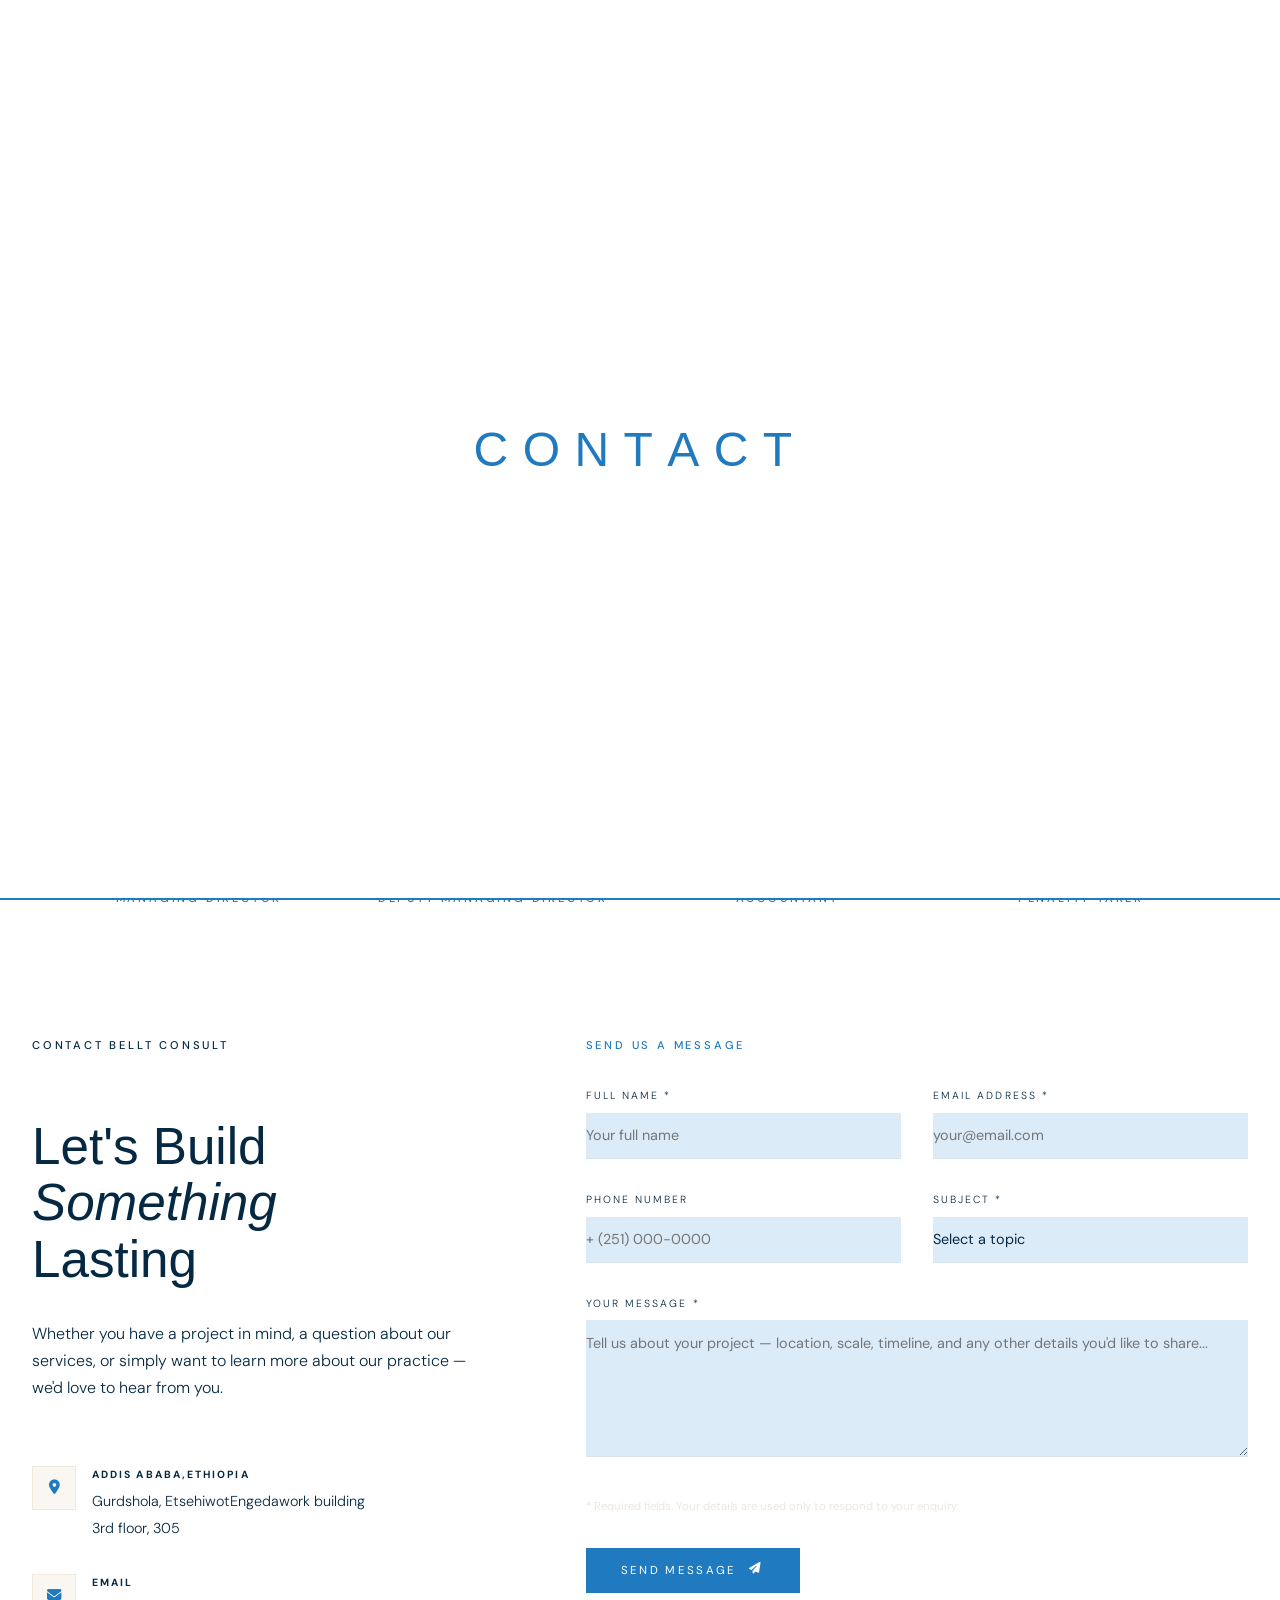
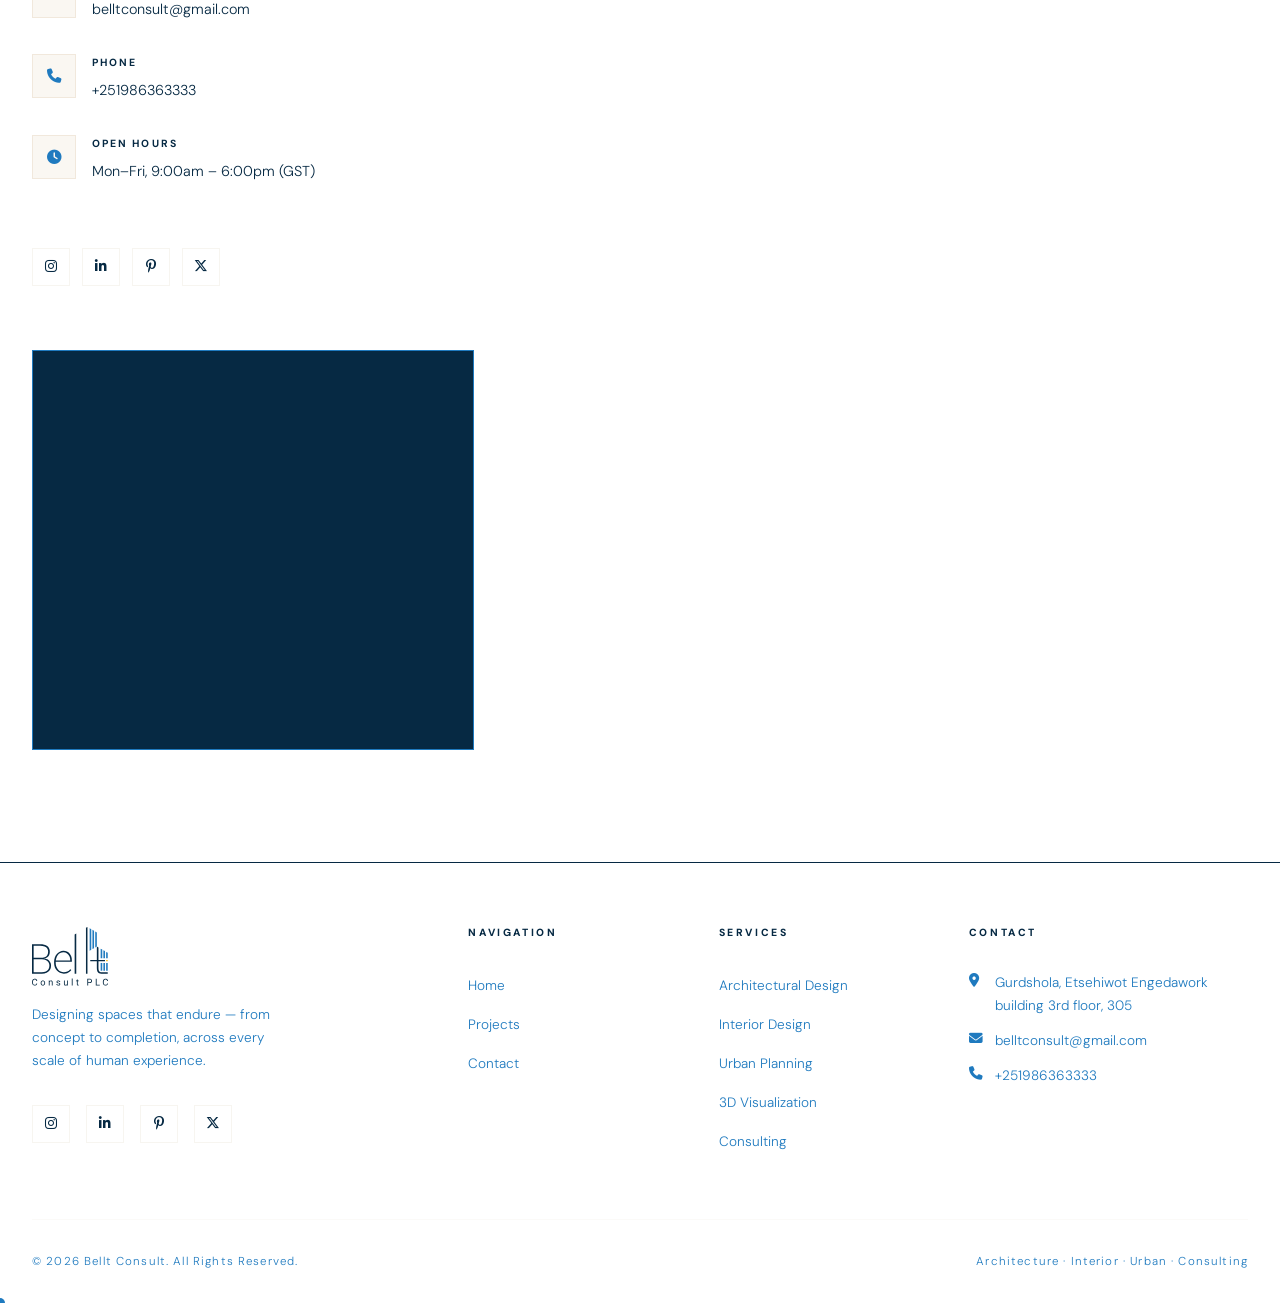
==== contact.html @ 6435099c "js edit" ====
<!DOCTYPE html>
<html lang="en">

<head>
  <meta charset="UTF-8">
  <meta name="viewport" content="width=device-width, initial-scale=1.0">
  <title>Bellt Consult — Architecture Consulting, Engineering, Business & Strategy Consulting in Ethiopia</title>
  <meta name="description"
    content="Bellt Consult is a premier architecture consulting firm crafting visionary spaces across residential, commercial, interior, and urban scales located in Addis Ababa, Ethiopia.">
  <link rel="stylesheet" href="css/style.css">
  <link rel="preconnect" href="https://fonts.googleapis.com">
  <link rel="preconnect" href="https://fonts.gstatic.com" crossorigin>
  <link
    href="https://fonts.googleapis.com/css2?family=Cormorant+Garamond:ital,wght@0,300;0,400;0,500;1,300;1,400&family=DM+Sans:wght@300;400;500&display=swap"
    rel="stylesheet">
  <link rel="stylesheet" href="https://cdnjs.cloudflare.com/ajax/libs/font-awesome/6.5.0/css/all.min.css">
</head>

<body>

  <!-- Page Transition Overlay -->
  <div id="page-overlay"></div>

  <!-- Loading Screen -->
  <div id="loading-screen">
    <div class="loader-text">CONTACT</div>
    <div class="loader-bar"></div>
  </div>

  !-- Navbar -->
  <nav id="navbar">
    <div class="nav-inner">
      <a href="index.html" class="nav-logo">
        <img src="images/bellt-logo.svg">
        <!-- <small>Architecture &amp; Consulting</small> -->
      </a>
      <ul class="nav-links">
        <li><a href="index.html">Home</a></li>
        <li><a href="projects.html">Projects</a></li>
        <li><a href="contact.html">Contact</a></li>
      </ul>
      <button class="nav-toggle" aria-label="Menu">
        <span></span><span></span><span></span>
      </button>
    </div>
  </nav>

  <!-- Mobile Nav -->
  <div class="nav-mobile">
    <a href="index.html">Home</a>
    <a href="projects.html">Projects</a>
    <a href="contact.html">Contact</a>
  </div>


  <!-- Mobile Nav -->
  <div class="nav-mobile">
    <a href="index.html">Home</a>
    <a href="projects.html">Projects</a>
    <a href="contact.html">Contact</a>
  </div>

  <!-- Page Hero -->
  <header class="page-hero">
    <div class="page-hero-bg"
      style="background-image: url('https://images.unsplash.com/photo-1487958449943-2429e8be8625?w=1600&q=80')"></div>
    <div class="container">
      <div class="page-hero-content">
        <p class="eyebrow">Get in Touch</p>
        <h1>Start a Conversation</h1>
        <p>Every great project begins with a single enquiry.</p>
      </div>
    </div>
  </header>

  <!-- Contact Section -->
  <section class="contact-section">
    <div class="container">

      <div class="container2" id="">
        <h2 class="section-title">Our Leadership</h2>
        <div class="title-bar"></div>
        <p style="font-size:15px;color:#202020;line-height:1.85;margin-bottom:40px;max-width:700px">Our experienced
          leadership team guides Bellt Consult in fulfilling its mission of providing the best output..</p>
        <div class="leader-grid">
          <div class="leader-card">
            <!-- <div class="leader-avatar ph-navy">KG</div> -->
            <img src="css/images/beni.jpg" alt="" class="leader-img">
            <h4>Binyam Gebreegziabher</h4>
            <p>Managing Director</p>
          </div>
          <div class="leader-card">
            <!-- <div class="leader-avatar ph-navy">KG</div> -->
            <img src="css/images/wale.jpg" alt="" class="leader-img">
            <h4>Walelign Dejen</h4>
            <p>Deputy Managing Director </p>
          </div>
          <div class="leader-card">
            <!-- <div class="leader-avatar ph-navy">KG</div> -->
            <img src="css/images/beti.jpg" alt="" class="leader-img">
            <h4>Bethelihem Tsegay</h4>
            <p>Accountant</p>
          </div>
          <div class="leader-card">
            <!-- <div class="leader-avatar ph-navy">KG</div> -->
            <img src="css/images/gabi.png" alt="" class="leader-img">
            <h4>Gabriel Magalhães</h4>
            <p>Penality Taker</p>
          </div>

        </div>
      </div>


      <div class="contact-grid">

        <!-- Left: Info -->
        <div class="contact-info">
          <p class="eyebrow reveal">Contact Bellt Consult</p>
          <h2 class="reveal">Let's Build<br><em>Something</em><br>Lasting</h2>
          <p class="reveal">Whether you have a project in mind, a question about our services, or simply want to learn
            more about our practice — we'd love to hear from you.</p>

          <div class="contact-detail stagger">
            <!--           <div class="contact-item">
            <div class="contact-icon"><i class="fa-solid fa-location-dot"></i></div>
            <div class="contact-text">
              <strong>Dubai Studio</strong>
              <span>One Design Quarter, Sheikh Zayed Rd,<br>Dubai, UAE</span>
            </div>
          </div> -->
            <div class="contact-item">
              <div class="contact-icon"><i class="fa-solid fa-location-dot"></i></div>
              <div class="contact-text">
                <strong>Addis Ababa,Ethiopia</strong>
                <span>Gurdshola, EtsehiwotEngedawork building<br>3rd floor, 305</span>
              </div>
            </div>
            <div class="contact-item">
              <div class="contact-icon"><i class="fa-solid fa-envelope"></i></div>
              <div class="contact-text">
                <strong>Email</strong>
                <span><a href="info@Bellt Consult.com" style="color:var(--clr-cream)">belltconsult@gmail.com</a></span>
              </div>
            </div>
            <div class="contact-item">
              <div class="contact-icon"><i class="fa-solid fa-phone"></i></div>
              <div class="contact-text">
                <strong>Phone</strong>
                <span><a href="tel:+97140000000" style="color:var(--clr-cream)">+251986363333</a></span>
              </div>
            </div>
            <div class="contact-item">
              <div class="contact-icon"><i class="fa-solid fa-clock"></i></div>
              <div class="contact-text">
                <strong>Open Hours</strong>
                <span>Mon–Fri, 9:00am – 6:00pm (GST)</span>
              </div>
            </div>
          </div>

          <div class="contact-socials">
            <a href="#" class="footer-social-link" aria-label="Instagram"><i class="fa-brands fa-instagram"></i></a>
            <a href="#" class="footer-social-link" aria-label="LinkedIn"><i class="fa-brands fa-linkedin-in"></i></a>
            <a href="#" class="footer-social-link" aria-label="Pinterest"><i class="fa-brands fa-pinterest-p"></i></a>
            <a href="#" class="footer-social-link" aria-label="X"><i class="fa-brands fa-x-twitter"></i></a>
          </div>

          <!-- Map Embed -->
          <div class="map-embed reveal">
            <iframe
              src="https://www.google.com/maps/embed?pb=!1m13!1m8!1m3!1d1715.7336083857056!2d38.8250777!3d9.0158451!3m2!1i1024!2i768!4f13.1!3m2!1m1!2zOcKwMDAnNTcuNCJOIDM4wrA0OScyOC41IkU!5e1!3m2!1sen!2set!4v1780472162844!5m2!1sen!2set"
              allowfullscreen="" loading="lazy" title="Bellt Consult Addis Ababa Office"></iframe>
            <div class="map-overlay"></div>
          </div>
        </div>

        <!-- Right: Form -->
        <div class="reveal-right">
          <p class="eyebrow" style="margin-bottom: var(--gap-md)">Send Us a Message</p>

          <!-- Success Message -->
          <div class="form-success" id="form-success">
            <i class="fa-solid fa-circle-check"></i>
            <h3>Message Received</h3>
            <p>Thank you for reaching out. A member of the Bellt Consult team will be in touch</p>
          </div>

          <!-- Contact Form -->
          <form id="contact-form" class="contact-form" novalidate>
            <div class="form-row">
              <div class="form-group" id="field-name">
                <label for="name">Full Name *</label>
                <input type="text" id="name" name="name" placeholder="Your full name" autocomplete="name">
                <div class="form-line"></div>
                <span class="field-error">Please enter your name</span>
              </div>
              <div class="form-group" id="field-email">
                <label for="email">Email Address *</label>
                <input type="email" id="email" name="email" placeholder="your@email.com" autocomplete="email">
                <div class="form-line"></div>
                <span class="field-error">Please enter a valid email</span>
              </div>
            </div>

            <div class="form-row">
              <div class="form-group">
                <label for="phone">Phone Number</label>
                <input type="tel" id="phone" name="phone" placeholder="+ (251) 000-0000" autocomplete="tel">
                <div class="form-line"></div>
              </div>
              <div class="form-group" id="field-subject">
                <label for="subject">Subject *</label>
                <select id="subject" name="subject">
                  <option value="" disabled selected>Select a topic</option>
                  <option value="New Project">New Project Enquiry</option>
                  <option value="Consultation">Schedule a Consultation</option>
                  <option value="Press">Press &amp; Media</option>
                  <option value="Careers">Careers</option>
                  <option value="Other">Other</option>
                </select>
                <div class="form-line"></div>
                <span class="field-error">Please select a subject</span>
              </div>
            </div>

            <div class="form-group" id="field-message">
              <label for="message">Your Message *</label>
              <textarea id="message" name="message" rows="6"
                placeholder="Tell us about your project — location, scale, timeline, and any other details you'd like to share..."></textarea>
              <div class="form-line"></div>
              <span class="field-error">Please enter a message</span>
            </div>

            <div style="margin-top: var(--gap-xs);">
              <p style="font-size:0.72rem; color: rgba(200,184,154,0.4); margin-bottom: var(--gap-md);">
                * Required fields. Your details are used only to respond to your enquiry.
              </p>
              <button type="submit" class="btn btn-primary">
                Send Message
                <i class="fa-solid fa-paper-plane btn-icon" style="transform:none"></i>
              </button>
            </div>
          </form>
        </div>

      </div>
    </div>


  </section>



  <!-- ── FOOTER ─────────────────────────────────────────────── -->
  <footer id="footer">
    <div class="container">
      <div class="footer-grid">
        <div class="footer-brand">
          <a href="index.html" class="nav-logo">
            <img src="images/bellt-logo.svg">
            <!-- <small>Architecture &amp; Consulting</small> -->
          </a>
          <p class="footer-tagline">Designing spaces that endure — from concept to completion, across every scale of
            human experience.</p>
          <div class="footer-socials">
            <a href="#" class="footer-social-link" aria-label="Instagram"><i class="fa-brands fa-instagram"></i></a>
            <a href="#" class="footer-social-link" aria-label="LinkedIn"><i class="fa-brands fa-linkedin-in"></i></a>
            <a href="#" class="footer-social-link" aria-label="Pinterest"><i class="fa-brands fa-pinterest-p"></i></a>
            <a href="#" class="footer-social-link" aria-label="Twitter/X"><i class="fa-brands fa-x-twitter"></i></a>
          </div>
        </div>
        <div class="footer-col">
          <h4>Navigation</h4>
          <ul>
            <li><a href="index.html">Home</a></li>
            <li><a href="projects.html">Projects</a></li>
            <li><a href="contact.html">Contact</a></li>
          </ul>
        </div>
        <div class="footer-col">
          <h4>Services</h4>
          <ul>
            <li><a href="contact.html">Architectural Design</a></li>
            <li><a href="contact.html">Interior Design</a></li>
            <li><a href="contact.html">Urban Planning</a></li>
            <li><a href="contact.html">3D Visualization</a></li>
            <li><a href="contact.html">Consulting</a></li>
          </ul>
        </div>
        <div class="footer-col">
          <h4>Contact</h4>
          <div class="footer-contact-item">
            <i class="fa-solid fa-location-dot"></i>
            <span>Gurdshola, Etsehiwot Engedawork building 3rd floor, 305</span>
          </div>
          <div class="footer-contact-item">
            <i class="fa-solid fa-envelope"></i>
            <span>belltconsult@gmail.com</span>
          </div>
          <div class="footer-contact-item">
            <i class="fa-solid fa-phone"></i>
            <span>+251986363333</span>
          </div>
        </div>
      </div>
      <div class="footer-bottom">
        <span>&copy; 2026 Bellt Consult. All Rights Reserved.</span>
        <span>Architecture · Interior · Urban · Consulting</span>
      </div>
    </div>
  </footer>

  <script src="js/app.js?v=2"></script>
</body>

</html>
---- css/style.css ----
/* ============================================================
   FORMA STUDIO — Architecture Consulting
   Main Stylesheet
   ============================================================ */

/* ── Google Fonts Import ─────────────────────────────────── */
@import url('https://fonts.googleapis.com/css2?family=Cormorant+Garamond:ital,wght@0,300;0,400;0,500;0,600;1,300;1,400&family=DM+Sans:wght@300;400;500&display=swap');

/* ── CSS Variables ───────────────────────────────────────── */
:root {
  /* Colors */
  --clr-black: #0a0a0a;
  --clr-dark: #111111;
  --clr-dark-mid: #1a1a1a;
  --clr-mid: #2c2c2c;
  --clr-stone: #062943;
  --clr-sand: #2D9EF1;
  --clr-cream: #062943;
  --clr-white: #ffffff;
  --clr-accent: #1F7ABF;
  --clr-accent-lt: #5CB9FF;
  --clr-blue-main: #1F7ABF;
  --clr-blue-accent: #5CB9FF;
  --clr-blue-light: #ddeefb;
  --clr-blue-cream: #9CD5FF;
  --clr-yellow: #f2b817;


  /* Typography */
  --font-display: "Roboto", sans-serif;
  --font-body: 'DM Sans', sans-serif;

  /* Spacing */
  --gap-xs: 0.5rem;
  --gap-sm: 1rem;
  --gap-md: 2rem;
  --gap-lg: 4rem;
  --gap-xl: 7rem;
  --gap-xxl: 12rem;

  /* Layout */
  --max-width: 1400px;
  --nav-h: 80px;

  /* Transitions */
  --ease: cubic-bezier(0.25, 0.46, 0.45, 0.94);
  --ease-slow: cubic-bezier(0.16, 1, 0.3, 1);
}

/* ── Reset & Base ────────────────────────────────────────── */
*,
*::before,
*::after {
  box-sizing: border-box;
  margin: 0;
  padding: 0;
}

html {
  scroll-behavior: smooth;
  font-size: 16px;
}

body {
  background-color: var(--clr-white);
  color: var(--clr-white);
  font-family: var(--font-body);
  font-weight: 300;
  line-height: 1.7;
  overflow-x: hidden;
}

body.light-bg {
  background-color: var(--clr-white);
  color: var(--clr-dark);
}

img {
  display: block;
  width: 100%;
  object-fit: cover;
}

a {
  color: inherit;
  text-decoration: none;
}

ul {
  list-style: none;
}

button,
input,
textarea,
select {
  font-family: inherit;
}

/* ── Page Transition Overlay ─────────────────────────────── */
#page-overlay {
  position: fixed;
  inset: 0;
  background: transparent;
  z-index: 9999;
  pointer-events: none;
  transform: translateY(100%);
  transition: transform 0.3s var(--ease-slow);
}

#page-overlay.active {
  transform: translateY(0);
}

/* ── Loading Screen ──────────────────────────────────────── */
#loading-screen {
  position: fixed;
  inset: 0;
  background: var(--clr-white);
  display: flex;
  align-items: center;
  justify-content: center;
  z-index: 9998;
  transition: opacity 0.8s var(--ease), visibility 0.8s;
}

#loading-screen.hidden {
  opacity: 0;
  visibility: hidden;
}

.loader-text {
  font-family: var(--font-display);
  font-size: clamp(1.5rem, 4vw, 3rem);
  font-weight: 300;
  letter-spacing: 0.3em;
  color: var(--clr-blue-main);
  overflow: hidden;
}

.loader-text span {
  display: inline-block;
  animation: loaderReveal 1.4s var(--ease-slow) forwards;
  opacity: 0;
  transform: translateY(60px);
}

.loader-bar {
  position: absolute;
  bottom: 0;
  left: 0;
  height: 2px;
  background: var(--clr-accent);
  width: 0%;
  animation: loaderBar 1.8s var(--ease) forwards;
}

@keyframes loaderReveal {
  to {
    opacity: 1;
    transform: translateY(0);
  }
}

@keyframes loaderBar {
  to {
    width: 100%;
  }
}

/* ── Typography ──────────────────────────────────────────── */
h1,
h2,
h3,
h4,
h5 {
  font-family: var(--font-display);
  font-weight: 400;
  line-height: 1.1;
}

.display-title {
  font-size: clamp(3.5rem, 9vw, 10rem);
  font-weight: 300;
  letter-spacing: -0.02em;
  line-height: 0.95;
}

.section-title {
  color: var(--clr-stone);
  font-size: clamp(2.5rem, 4vw, 5rem);
  font-weight: 300;
  letter-spacing: -0.01em;
}

.about-title {
  color: var(--clr-stone);
  font-size: clamp(2.5rem, 4vw, 5rem);
  font-weight: 300;
  letter-spacing: -0.01em;
}


.eyebrow {
  font-family: var(--font-body);
  font-size: 0.7rem;
  font-weight: 500;
  letter-spacing: 0.25em;
  text-transform: uppercase;
  color: var(--clr-blue-main);
}

/* ── Layout Utilities ────────────────────────────────────── */
.container {
  width: 100%;
  max-width: var(--max-width);
  margin: 0 auto;
  padding: 0 var(--gap-md);
  /*padding-bottom: 24px;*/
}

.container2 {
  width: 100%;
  max-width: var(--max-width);
  margin: 0 auto;
  padding: 0 var(--gap-md);
  padding-bottom: 128px;
}


.section {
  padding: var(--gap-xl) 0;
}

.section-sm {
  padding: var(--gap-lg) 0;
}


/* ── NAVBAR ──────────────────────────────────────────────── */
#navbar {
  position: fixed;
  top: 0;
  left: 0;
  right: 0;
  height: var(--nav-h);
  z-index: 1000;
  display: flex;
  align-items: center;
  transition: background 0.5s var(--ease), box-shadow 0.5s var(--ease);
}

#navbar.scrolled {
  background: var(--clr-white);
  backdrop-filter: blur(20px);
  -webkit-backdrop-filter: blur(20px);
  box-shadow: 0 1px 0 rgba(200, 184, 154, 0.08);
}

.nav-inner {
  width: 100%;
  max-width: var(--max-width);
  margin: 0 auto;
  padding: 0 var(--gap-md);
  display: flex;
  align-items: center;
  justify-content: space-between;
}

.nav-logo {
  font-family: var(--font-display);
  font-size: 1.4rem;
  font-weight: 400;
  letter-spacing: 0.05em;
  color: var(--clr-cream);
  display: flex;
  flex-direction: column;
  line-height: 1.1;
  display: flex;
  /*align-items: right;*/
  gap: 12px;
  width: 80px;
  height: 60px;
}

.nav-logo small {
  font-family: var(--font-body);
  font-size: 0.55rem;
  letter-spacing: 0.35em;
  text-transform: uppercase;
  color: var(--clr-stone);
  font-weight: 400;
}

.nav-links {
  display: flex;
  gap: var(--gap-md);
  align-items: center;
}

.nav-links a {
  font-size: 0.75rem;
  font-weight: 800;
  letter-spacing: 0.18em;
  text-transform: uppercase;
  color: var(--clr-stone);
  opacity: 0.7;
  transition: opacity 0.3s;
  position: relative;
}

.nav-links a::after {
  content: '';
  position: absolute;
  bottom: -3px;
  left: 0;
  width: 0;
  height: 1px;
  background: var(--clr-accent);
  transition: width 0.3s var(--ease);
}

.nav-links a:hover,
.nav-links a.active {
  opacity: 1;
}

.nav-links a:hover::after,
.nav-links a.active::after {
  width: 100%;
}

/* Hamburger */
.nav-toggle {
  display: none;
  flex-direction: column;
  gap: 5px;
  cursor: pointer;
  padding: 4px;
}

.nav-toggle span {
  display: block;
  width: 24px;
  height: 2px;
  background: var(--clr-blue-main);
  transition: all 0.4s var(--ease);
  transform-origin: center;
  border-radius: 1px;
}

.nav-toggle.open span:nth-child(1) {
  transform: translateY(6px) rotate(45deg);
}

.nav-toggle.open span:nth-child(2) {
  opacity: 0;
  transform: scaleX(0);
}

.nav-toggle.open span:nth-child(3) {
  transform: translateY(-6px) rotate(-45deg);
}

/* Mobile Nav */
.nav-mobile {
  position: fixed;
  inset: 0;
  background: var(--clr-white);
  z-index: 999;
  display: flex;
  flex-direction: column;
  align-items: center;
  justify-content: center;
  gap: var(--gap-md);
  transform: translateX(100%);
  transition: transform 0.6s var(--ease-slow);
}

.nav-mobile.open {
  transform: translateX(0);
}

.nav-mobile a {
  font-family: var(--font-display);
  font-size: clamp(2.5rem, 7vw, 5rem);
  font-weight: 300;
  letter-spacing: 0.02em;
  color: var(--clr-stone);
  opacity: 0.5;
  transition: opacity 0.3s, transform 0.3s var(--ease);
}

.nav-mobile a:hover {
  opacity: 1;
  transform: translateX(10px);
}

/* ── BUTTONS ─────────────────────────────────────────────── */
.btn {
  display: inline-flex;
  align-items: center;
  gap: 0.75rem;
  padding: 0.9rem 2.2rem;
  font-family: var(--font-body);
  font-size: 0.72rem;
  font-weight: 400;
  letter-spacing: 0.2em;
  text-transform: uppercase;
  cursor: pointer;
  border: none;
  transition: all 0.35s var(--ease);
  position: relative;
  overflow: hidden;
}

.btn-primary {
  background: var(--clr-blue-main);
  color: var(--clr-white);
}

.btn-primary:hover {
  background: var(--clr-accent-lt);
}

.btn-outline {
  background: transparent;
  color: var(--clr-blue-main);
  border: 1px solid var(--clr-blue-main);
}

.btn-outline:hover {
  background: transparent;
  border-color: var(--clr-stone);
  color: var(--clr-stone);
}

.btn-icon {
  width: 16px;
  height: 16px;
  transition: transform 0.3s var(--ease);
}

.btn:hover .btn-icon {
  transform: translateX(4px);
}

/* ── HERO (Home) ─────────────────────────────────────────── */
#hero {
  position: relative;
  height: 100vh;
  min-height: 700px;
  display: flex;
  align-items: flex-end;
  padding-bottom: var(--gap-xl);
  overflow: hidden;

}

.hero-bg {
  position: absolute;
  inset: 0;
  background: url('images/house1.png') center / cover;

  transform: scale(1.05);
  animation: heroZoom 12s var(--ease) forwards;

}

.hero-bg::after {
  content: '';
  position: absolute;
  inset: 0;
  /*  background: linear-gradient(
    160deg,
    rgba(10,10,10,0.3) 0%,
    rgba(10,10,10,0.55) 50%,
    rgba(10,10,10,0.85) 100%
  );*/
}

@keyframes heroZoom {
  to {
    transform: scale(1);
  }
}

.hero-content {
  position: relative;
  z-index: 1;
  width: 100%;
}

.hero-eyebrow {
  font-family: var(--font-body);
  font-size: 0.65rem;
  font-weight: 500;
  letter-spacing: 0.35em;
  text-transform: uppercase;
  color: var(--clr-yellow);
  display: flex;
  align-items: center;
  gap: var(--gap-sm);
  margin-bottom: var(--gap-md);
  opacity: 0;
  animation: fadeUp 0.8s 1s var(--ease) forwards;
}

.hero-eyebrow::before {
  content: '';
  display: block;
  width: 40px;
  height: 1px;
  background: var(--clr-accent);
}

.hero-title {
  font-size: clamp(4rem, 4vw, 5rem);
  font-weight: 250;
  letter-spacing: -0.03em;
  line-height: 0.9;
  margin-bottom: var(--gap-md);
  opacity: 0;
  animation: fadeUp 0.9s 1.1s var(--ease) forwards;
  color: var(--clr-stone);
}

.hero-title em {
  /*font-style: italic;*/
  color: var(--clr-blue-main);
}

.hero-subtitle {
  font-size: 0.9rem;
  color: var(--clr-stone);
  max-width: 400px;
  margin-bottom: var(--gap-md);
  opacity: 0;
  animation: fadeUp 0.8s 1.3s var(--ease) forwards;
}

.hero-cta {
  display: flex;
  align-items: center;
  gap: var(--gap-md);
  opacity: 0;
  animation: fadeUp 0.8s 1.5s var(--ease) forwards;
}

.hero-scroll {
  position: absolute;
  right: var(--gap-md);
  bottom: var(--gap-xl);
  display: flex;
  flex-direction: column;
  align-items: center;
  gap: 0.5rem;
  writing-mode: vertical-rl;
  font-size: 0.6rem;
  letter-spacing: 0.25em;
  text-transform: uppercase;
  color: var(--clr-blue-accent);
  z-index: 1;
  animation: fadeIn 1s 2s var(--ease) forwards;
  opacity: 0;
}

.hero-scroll::after {
  content: '';
  display: block;
  width: 1px;
  height: 60px;
  background: linear-gradient(to bottom, var(--clr-accent) 0%, transparent 100%);
}

.hero-counter {
  position: absolute;
  left: var(--gap-md);
  bottom: var(--gap-xl);
  z-index: 1;
  font-family: var(--font-display);
  font-size: 0.75rem;
  color: rgba(200, 184, 154, 0.4);
  letter-spacing: 0.1em;
}

@keyframes fadeUp {
  from {
    opacity: 0;
    transform: translateY(40px);
  }

  to {
    opacity: 1;
    transform: translateY(0);
  }
}

@keyframes fadeIn {
  to {
    opacity: 1;
  }
}

/* ── ABOUT SECTION ───────────────────────────────────────── */
#about {
  background: var(--clr-white);
  overflow: hidden;
}

.about-grid {
  display: grid;
  grid-template-columns: 1fr 1fr;
  gap: var(--gap-xl);
  align-items: center;
}

.about-img-wrap {
  position: relative;
  aspect-ratio: 4/5;
  overflow: hidden;
  border-radius: 8px;
  box-shadow: 0 10px 32px rgba(30, 148, 184, .17);
  border-color: var(--clr-dark);

}

.about-img-wrap img {
  height: 100%;
  transition: transform 0.8s var(--ease);
}

.about-img-wrap:hover img {
  transform: scale(1.04);
}

.about-img-accent {
  position: absolute;
  bottom: -var(--gap-md);
  right: -var(--gap-md);
  width: 40%;
  aspect-ratio: 1;
  background: var(--clr-mid);
  z-index: -1;
}

.about-stats {
  display: grid;
  grid-template-columns: 1fr 1fr;
  gap: var(--gap-md);
  margin-top: var(--gap-lg);
}

.stat-item {
  border-top: 1px solid rgba(200, 184, 154, 0.15);
  padding-top: var(--gap-sm);
}

.stat-num {
  font-family: var(--font-display);
  font-size: 3rem;
  font-weight: 300;
  color: var(--clr-blue-main);
  line-height: 1;
}

.stat-label {
  font-size: 0.7rem;
  letter-spacing: 0.2em;
  text-transform: uppercase;
  color: var(--clr-stone);
  margin-top: 0.25rem;
}

.about-text h2 {
  margin: var(--gap-sm) 0 var(--gap-md);
}

.about-text p {
  color: var(--clr-stone);
  margin-bottom: var(--gap-sm);
}

/* ── SERVICES SECTION ────────────────────────────────────── */
#services {
  background: var(--clr-white);
}

.services-header {
  display: flex;
  justify-content: space-between;
  align-items: flex-end;
  margin-bottom: var(--gap-lg);
}

.services-grid {
  display: grid;
  grid-template-columns: repeat(3, 1fr);
  gap: 12px;
  /*background: rgba(200, 184, 154, 0.08);*/
}

.service-card {
  background: var(--clr-white);
  padding: var(--gap-lg) var(--gap-md);
  position: relative;
  overflow: hidden;
  transition: background 0.4s var(--ease);
  cursor: default;
  box-shadow: 0 10px 32px rgba(30, 148, 184, .13);
  border-radius: 8px;
}

.service-card::before {
  content: '';
  position: absolute;
  bottom: 0;
  left: 0;
  width: 0;
  height: 2px;
  background: var(--clr-accent);
  transition: width 0.5s var(--ease);
}

.service-card:hover {
  background: var(--clr-white);
}

.service-card:hover::before {
  width: 100%;
}

.service-num {
  font-family: var(--font-display);
  font-size: 4rem;
  font-weight: 300;
  color: var(--clr-stone);
  line-height: 1;
  margin-bottom: var(--gap-md);
  transition: color 0.4s;
}

.service-card:hover .service-num {
  color: var(--clr-blue-accent);
}

.service-icon {
  font-size: 1.5rem;
  color: var(--clr-blue-main);
  margin-bottom: var(--gap-sm);
}

.service-card h3 {
  font-family: var(--font-display);
  font-size: 1.6rem;
  font-weight: 300;
  /*margin-bottom: 0.75rem;*/
}

.service-card p {
  font-size: 0.85rem;
  color: var(--clr-stone);
  line-height: 1.7;
}

/* ── FEATURED PROJECTS ───────────────────────────────────── */
#featured {
  background: var(--clr-white);
}

.featured-header {
  display: flex;
  justify-content: space-between;
  align-items: flex-end;
  margin-bottom: var(--gap-lg);
}

#featured-projects-grid {
  display: grid;
  grid-template-columns: repeat(2, 1fr);
  gap: var(--gap-md);
}

#featured-projects-grid .project-card:first-child {
  grid-column: span 2;
}

/* ── PROJECT CARD ────────────────────────────────────────── */
.project-card {
  position: relative;
  overflow: hidden;
  cursor: pointer;
  display: flex;
  flex-direction: column;
  background: var(--clr-white);
  border: 0.2px solid var(--clr-blue-light);
  border-radius: 16px;
  /*box-shadow: 0 8px 32px rgba(30, 148, 184, .11);*/

}

.project-card-img {
  aspect-ratio: 16/9;
  overflow: hidden;
  border-radius: 12px;
  margin: 8px 8px 0 8px;
}

.project-card:first-child .project-card-img {
  aspect-ratio: 21/9;
}

.project-card-img img {
  height: 100%;
  transition: transform 0.8s var(--ease);
}

.project-card:hover .project-card-img img {
  transform: scale(1.06);
}

.project-card-overlay {

  position: absolute;
  inset: 0;
  /*background: linear-gradient(to top, rgba(10,10,10,0.9) 0%, transparent 60%);*/
  opacity: 0.7;
  transition: opacity 0.4s;
}

.project-card:hover .project-card-overlay {
  opacity: 1;
}

.project-card-info {
  display: flex;
  flex-direction: column;
  flex-grow: 1;
  padding: var(--gap-md);
  transform: translateY(10px);
  transition: transform 0.4s var(--ease);
}

.project-card:hover .project-card-info {
  transform: translateY(0);
}

.project-card-cat {
  font-size: 0.6rem;
  letter-spacing: 0.25em;
  text-transform: uppercase;
  color: var(--clr-stone);
  margin-bottom: 0.4rem;

}

.project-card-title {
  font-family: var(--font-display);
  font-size: clamp(1.3rem, 2.5vw, 2rem);
  font-weight: 300;
  line-height: 1.1;
  margin-bottom: 0.5rem;
  color: var(--clr-stone);
}

.project-card-desc {
  font-size: 0.8rem;
  color: var(--clr-blue-main);
  /*opacity: 0;*/
  transform: translateY(8px);
  transition: opacity 0.4s 0.05s var(--ease), transform 0.4s 0.05s var(--ease);
  max-width: 480px;
}

/*.project-card:hover .project-card-desc {
  opacity: 1;
  transform: translateY(0);
}*/
.project-card-arrow {
  position: absolute;
  top: var(--gap-md);
  right: var(--gap-md);
  width: 44px;
  height: 44px;
  background: var(--clr-black);
  backdrop-filter: blur(8px);
  display: flex;
  align-items: center;
  justify-content: center;
  color: var(--clr-white);
  font-size: 1.2rem;
  opacity: 0;
  /* border: 1px solid var(--clr-stone); */
  border-radius: 8px;
  transform: scale(0.8);
  transition: opacity 0.3s, transform 0.3s var(--ease);
}

.project-card:hover .project-card-arrow {
  opacity: 1;
  transform: scale(1);
}

/* ── TESTIMONIALS ────────────────────────────────────────── */
#testimonials {
  background: var(--clr-white);
  overflow: hidden;
}

.testimonials-inner {
  position: relative;
}

.testimonial-track {
  display: flex;
  transition: transform 0.7s var(--ease-slow);
}

.testimonial-item {
  flex: 0 0 100%;
  padding: 0 10%;
  text-align: center;
}

.testimonial-quote {
  font-family: var(--font-display);
  font-size: clamp(1rem, 2vw, 2rem);
  font-weight: 100;
  font-style: italic;
  line-height: 1.5;
  color: var(--clr-stone);
  margin-bottom: var(--gap-md);
}

.testimonial-quote::before {
  content: '\201C';
  color: var(--clr-accent);
  font-size: 1.5em;
  vertical-align: -0.2em;
  margin-right: 0.1em;
}

.testimonial-quote::after {
  content: '\201D';
  color: var(--clr-accent);
  font-size: 1.5em;
  vertical-align: -0.2em;
  margin-left: 0.1em;
}

.testimonial-author {
  font-size: 0.7rem;
  letter-spacing: 0.2em;
  text-transform: uppercase;
  color: var(--clr-stone);
}

.testimonial-author strong {
  color: var(--clr-accent);
  display: block;
  font-family: var(--font-display);
  font-size: 1.1rem;
  letter-spacing: 0.05em;
  font-weight: 300;
  text-transform: none;
}

.testimonial-nav {
  display: flex;
  justify-content: center;
  align-items: center;
  gap: var(--gap-md);
  margin-top: var(--gap-lg);
}

.testimonial-btn {
  background: transparent;
  border: 1px solid rgba(200, 184, 154, 0.2);
  width: 48px;
  height: 48px;
  display: flex;
  align-items: center;
  justify-content: center;
  color: var(--clr-cream);
  cursor: pointer;
  transition: all 0.3s;
  font-size: 1rem;
}

.testimonial-btn:hover {
  border-color: var(--clr-accent);
  color: var(--clr-accent);
}

.testimonial-dots {
  display: flex;
  gap: 0.5rem;
}

.testimonial-dot {
  width: 6px;
  height: 6px;
  background: F2B817;
  border-radius: 50%;
  cursor: pointer;
  transition: background 0.3s, transform 0.3s;
}

.testimonial-dot.active {
  background: #F2B817;
  transform: scale(1.4);
}

/* ── FOOTER ──────────────────────────────────────────────── */
#footer {
  background: var(--clr-white);
  border-top: 1px solid var(--clr-stone);
  padding: var(--gap-lg) 0 var(--gap-md);
}

.footer-grid {
  display: grid;
  grid-template-columns: 2fr 1fr 1fr 1.5fr;
  gap: var(--gap-lg);
  margin-bottom: var(--gap-lg);
}

.footer-brand .nav-logo {
  font-size: 1.8rem;
  margin-bottom: var(--gap-sm);
}

.footer-tagline {
  font-size: 0.85rem;
  color: var(--clr-blue-main);
  max-width: 260px;
  line-height: 1.7;
}

.footer-socials {
  display: flex;
  gap: var(--gap-sm);
  margin-top: var(--gap-md);
}

.footer-social-link {
  width: 38px;
  height: 38px;
  border: 1px solid rgba(200, 184, 154, 0.15);
  display: flex;
  align-items: center;
  justify-content: center;
  font-size: 0.85rem;
  color: var(--clr-stone);
  transition: all 0.3s;
}

.footer-social-link:hover {
  border-color: var(--clr-accent);
  color: var(--clr-stone);
}

.footer-col h4 {
  font-family: var(--font-body);
  font-size: 0.65rem;
  font-weight: 800;
  letter-spacing: 0.25em;
  text-transform: uppercase;
  color: var(--clr-stone);
  margin-bottom: var(--gap-md);
}

.footer-col ul {
  display: flex;
  flex-direction: column;
  gap: 0.75rem;
}

.footer-col ul li a {
  font-size: 0.85rem;
  color: var(--clr-blue-main);
  transition: color 0.3s;
}

.footer-col ul li a:hover {
  color: var(--clr-stone);
}

.footer-contact-item {
  display: flex;
  align-items: flex-start;
  gap: 0.75rem;
  margin-bottom: 0.75rem;
  font-size: 0.85rem;
  color: var(--clr-blue-main);
}

.footer-contact-item i {
  color: var(--clr-accent);
  margin-top: 0.2rem;
  min-width: 14px;
}

.footer-bottom {
  border-top: 1px solid rgba(200, 184, 154, 0.07);
  padding-top: var(--gap-md);
  display: flex;
  justify-content: space-between;
  align-items: center;
  font-size: 0.72rem;
  color: var(--clr-blue-main);
  letter-spacing: 0.1em;
}

/* ── PROJECTS PAGE ───────────────────────────────────────── */
.page-hero {
  height: 50vh;
  min-height: 400px;
  background: var(--clr-black);
  display: flex;
  align-items: flex-end;
  padding-bottom: var(--gap-lg);
  position: relative;
  overflow: hidden;
}

.page-hero-bg {
  position: absolute;
  inset: 0;
  background: url('https://images.unsplash.com/photo-1487958449943-2429e8be8625?w=1600&q=80') center / cover no-repeat;
  /*opacity: 0.2;*/
}

.page-hero-content {
  position: relative;
  z-index: 1;
}

.page-hero h1 {
  font-size: clamp(3rem, 7vw, 7rem);
  font-weight: 300;
  letter-spacing: -0.02em;
}

.page-hero p {
  color: var(--clr-stone);
  font-size: 0.9rem;
  margin-top: 0.5rem;
}

/* Filter & Search */
.projects-toolbar {
  background: var(--clr-white);
  border-bottom: 1px solid rgba(200, 184, 154, 0.08);
  position: sticky;
  top: var(--nav-h);
  z-index: 100;
  padding: 1.25rem 0;
}

.toolbar-inner {
  display: flex;
  justify-content: space-between;
  align-items: center;
  gap: var(--gap-md);
  flex-wrap: wrap;
}

.filter-btns {
  display: flex;
  gap: 0.5rem;
  flex-wrap: wrap;
}

.filter-btn {
  background: transparent;
  border: 1px solid var(--clr-stone);
  color: var(--clr-stone);
  padding: 0.5rem 1.2rem;
  font-family: var(--font-body);
  font-size: 0.68rem;
  letter-spacing: 0.18em;
  text-transform: uppercase;
  cursor: pointer;
  transition: all 0.3s;
}

.filter-btn:hover {
  border-color: var(--clr-blue-main);
  color: var(--clr-blue-main);
}

.filter-btn.active {
  background: var(--clr-blue-accent);
  border-color: var(--clr-accent);
  color: var(--clr-white);
}

.search-wrap {
  display: flex;
  align-items: center;
  gap: 0.5rem;
  background: var(--clr-white);
  border: 1px solid var(--clr-blue-accent);
  padding: 0.5rem 1rem;
}

.search-wrap i {
  color: var(--clr-stone);
  font-size: 0.85rem;
}

.search-input {
  background: transparent;
  border: none;
  outline: none;
  color: var(--clr-blue-accent);
  font-size: 0.85rem;
  width: 200px;
}

.search-input::placeholder {
  color: rgba(200, 184, 154, 0.3);
}

/* Projects Grid */
.projects-section {
  background: var(--clr-white);
  padding: var(--gap-lg) 0;
}

#projects-grid {
  display: grid;
  grid-template-columns: repeat(3, 1fr);
  gap: var(--gap-md);
}

#projects-grid .project-card-img {
  aspect-ratio: 4/3;
}

.no-results {
  grid-column: span 3;
  text-align: center;
  padding: var(--gap-xl);
  color: var(--clr-stone);
}

.no-results i {
  font-size: 3rem;
  display: block;
  margin-bottom: var(--gap-sm);
}

.no-results p {
  font-family: var(--font-display);
  font-size: 2rem;
  font-weight: 300;
}

/* ── PROJECT DETAILS PAGE ────────────────────────────────── */
.detail-hero {
  height: 70vh;
  min-height: 500px;
  position: relative;
  overflow: hidden;
}

.detail-hero-bg {
  position: absolute;
  inset: 0;
}

.detail-hero-bg img {
  height: 100%;
  transition: transform 12s var(--ease);
}

.detail-hero-bg::after {
  content: '';
  position: absolute;
  inset: 0;
  background: linear-gradient(to bottom,
      rgba(10, 10, 10, 0.3) 0%,
      rgba(10, 10, 10, 0.7) 100%);
}

.detail-hero-info {
  position: absolute;
  bottom: var(--gap-lg);
  left: 0;
  right: 0;
  z-index: 1;
}

.detail-cat {
  font-size: 0.65rem;
  letter-spacing: 0.3em;
  text-transform: uppercase;
  color: var(--clr-accent);
  margin-bottom: 0.5rem;
  padding: 0 var(--gap-md);
}

.detail-title {
  font-size: clamp(2.5rem, 6vw, 6rem);
  font-weight: 300;
  letter-spacing: -0.02em;
  line-height: 1;
  padding: 0 var(--gap-md);
}

.detail-meta {
  background: var(--clr-white);
  border-bottom: 1px solid rgba(200, 184, 154, 0.08);
}

.detail-meta-inner {
  display: grid;
  grid-template-columns: repeat(4, 1fr);
  divide: rgba(200, 184, 154, 0.08);
}

.meta-item {
  padding: var(--gap-md);
  border-right: 1px solid rgba(200, 184, 154, 0.08);
}

.meta-item:last-child {
  border-right: none;
}

.meta-label {
  font-size: 0.6rem;
  letter-spacing: 0.25em;
  text-transform: uppercase;
  color: var(--clr-stone);
  margin-bottom: 0.4rem;
}

.meta-value {
  font-family: var(--font-display);
  font-size: 1.1rem;
  font-weight: 300;
  color: var(--clr-cream);
}

.detail-body {
  background: var(--clr-white);
  padding: var(--gap-xl) 0;
}

.detail-layout {
  display: grid;
  grid-template-columns: 1fr 2fr;
  gap: var(--gap-xl);
}

.detail-sidebar h3 {
  font-family: var(--font-body);
  font-size: 0.65rem;
  letter-spacing: 0.25em;
  text-transform: uppercase;
  color: var(--clr-accent);
  margin-bottom: var(--gap-md);
}

.materials-list {
  display: flex;
  flex-direction: column;
  gap: 0.75rem;
}

.material-tag {
  display: flex;
  align-items: center;
  gap: 0.75rem;
  font-size: 0.85rem;
  color: var(--clr-stone);
}

.material-tag::before {
  content: '';
  display: block;
  width: 20px;
  height: 1px;
  background: var(--clr-accent);
}

.detail-description {
  font-family: var(--font-display);
  font-size: clamp(1rem, 1.5vw, 1.25rem);
  font-weight: 300;
  line-height: 1.8;
  color: rgba(240, 235, 227, 0.8);
}

/* Gallery */
.gallery-section {
  background: transparent;
  padding: var(--gap-lg) 0;
}

.gallery-section h2 {
  font-family: var(--font-body);
  font-size: 0.65rem;
  letter-spacing: 0.25em;
  text-transform: uppercase;
  color: var(--clr-stone);
  margin-bottom: var(--gap-md);
}

.gallery-grid {
  display: grid;
  grid-template-columns: repeat(3, 1fr);
  gap: 1rem;
}

.gallery-item {
  aspect-ratio: 4/3;
  overflow: hidden;
  cursor: pointer;
  border-radius: 8px;
  box-shadow: 0 2px 8px rgba(30, 148, 184, 0.11);
}

.gallery-item img {
  height: 100%;
  transition: transform 0.6s var(--ease);
}

.gallery-item:hover img {
  transform: scale(1.06);
}

/* Prev/Next */
.proj-nav {
  background: var(--clr-white);
  border-top: 1px solid var(--clr-stone);
}

.proj-nav-inner {
  display: grid;
  grid-template-columns: 1fr 1fr;
}

.proj-nav-link {
  padding: var(--gap-md);
  display: flex;
  flex-direction: column;
  gap: 0.5rem;
  transition: background 0.3s;
}

.proj-nav-link:hover {
  background: var(--clr-white);
}

.proj-nav-link:last-child {
  border-left: 1px solid rgba(200, 184, 154, 0.08);
  text-align: right;
  align-items: flex-end;
}

.proj-nav-dir {
  font-size: 0.6rem;
  letter-spacing: 0.25em;
  text-transform: uppercase;
  color: var(--clr-stone);
}

.proj-nav-title {
  font-family: var(--font-display);
  font-size: 1.3rem;
  font-weight: 300;
  color: var(--clr-cream);
  transition: color 0.3s;
}

.proj-nav-link:hover .proj-nav-title {
  color: var(--clr-blue-main);
}

/* 404 Error */
.error-state {
  min-height: 80vh;
  display: flex;
  flex-direction: column;
  align-items: center;
  justify-content: center;
  text-align: center;
  padding: var(--gap-xl);
  background: var(--clr-dark);
}

.error-state .error-num {
  font-family: var(--font-display);
  font-size: clamp(6rem, 15vw, 16rem);
  font-weight: 300;
  color: rgba(200, 184, 154, 0.06);
  line-height: 1;
}

.error-state h2 {
  font-size: clamp(1.5rem, 4vw, 3rem);
  margin-bottom: var(--gap-sm);
}

.error-state p {
  color: var(--clr-stone);
  margin-bottom: var(--gap-md);
}

/* ── CONTACT PAGE ────────────────────────────────────────── */
.contact-section {
  background: var(--clr-white);
  padding: var(--gap-xl) 0;
}

.contact-grid {
  display: grid;
  grid-template-columns: 1fr 1.5fr;
  gap: var(--gap-xl);
  align-items: start;
}

.contact-info h2 {
  font-size: clamp(2rem, 4vw, 3.5rem);
  margin: var(--gap-sm) 0 var(--gap-md);
}

.contact-info p {
  color: var(--clr-stone);
  margin-bottom: var(--gap-lg);
}

.contact-detail {
  display: flex;
  flex-direction: column;
  gap: var(--gap-md);
}

.contact-item {
  display: flex;
  gap: var(--gap-sm);
  align-items: flex-start;
}

.contact-icon {
  width: 44px;
  height: 44px;
  background: rgba(184, 148, 95, 0.08);
  border: 1px solid rgba(184, 148, 95, 0.15);
  display: flex;
  align-items: center;
  justify-content: center;
  color: var(--clr-accent);
  font-size: 0.9rem;
  flex-shrink: 0;
}

.contact-text strong {
  display: block;
  font-family: var(--font-body);
  font-size: 0.65rem;
  letter-spacing: 0.2em;
  text-transform: uppercase;
  color: var(--clr-stone);
  margin-bottom: 0.25rem;
}

.contact-text span {
  font-size: 0.9rem;
  color: var(--clr-cream);
}

.contact-socials {
  display: flex;
  gap: 0.75rem;
  margin-top: var(--gap-lg);
}

.map-embed {
  width: 100%;
  height: 400px;
  background: var(--clr-stone);
  margin-top: var(--gap-lg);
  position: relative;
  overflow: hidden;
}

.map-embed iframe {
  width: 100%;
  height: 100%;
  border: none;
}

.map-overlay {
  position: absolute;
  inset: 0;
  border: 1px solid var(--clr-blue-main);
  pointer-events: none;
}

/* Contact Form */
.contact-form {
  display: flex;
  flex-direction: column;
  gap: var(--gap-md);
}

.form-row {
  display: grid;
  grid-template-columns: 1fr 1fr;
  gap: var(--gap-md);
}

.form-group {
  display: flex;
  flex-direction: column;
  gap: 0.5rem;
  position: relative;
}

.form-group label {
  font-size: 0.65rem;
  letter-spacing: 0.2em;
  text-transform: uppercase;
  color: var(--clr-stone);
  transition: color 0.3s;
}

.form-group:focus-within label {
  color: var(--clr-accent);
}

.form-group input,
.form-group select,
.form-group textarea {
  background: #add2ee70;
  border: none;
  border-bottom: 1px solid rgba(200, 184, 154, 0.15);
  padding: 0.85rem 0;
  color: var(--clr-cream);
  font-size: 0.9rem;
  outline: none;
  transition: border-color 0.3s;
  width: 100%;
  -webkit-appearance: none;
}

.form-group select option {
  background: var(--clr-dark);
}

.form-group input:focus,
.form-group select:focus,
.form-group textarea:focus {
  border-color: var(--clr-accent);
}

.form-group textarea {
  resize: vertical;
  min-height: 130px;
}

.form-line {
  position: absolute;
  bottom: 0;
  left: 0;
  width: 0;
  height: 1px;
  background: var(--clr-accent);
  transition: width 0.4s var(--ease);
}

.form-group:focus-within .form-line {
  width: 100%;
}

.field-error {
  font-size: 0.7rem;
  color: #e07070;
  display: none;
}

.form-group.error .field-error {
  display: block;
}

.form-group.error input,
.form-group.error textarea {
  border-color: #e07070;
}

.form-success {
  padding: var(--gap-md);
  background: rgba(184, 148, 95, 0.08);
  border: 1px solid rgba(184, 148, 95, 0.2);
  text-align: center;
  display: none;
}

.form-success.show {
  display: block;
}

.form-success i {
  font-size: 2rem;
  color: var(--clr-accent);
  margin-bottom: 0.5rem;
}

.form-success h3 {
  font-family: var(--font-display);
  font-size: 1.5rem;
  font-weight: 300;
  margin-bottom: 0.4rem;
}

.form-success p {
  font-size: 0.85rem;
  color: var(--clr-stone);
}

/* ── SCROLL REVEAL ANIMATIONS ────────────────────────────── */
.reveal {
  opacity: 0;
  transform: translateY(50px);
  transition: opacity 0.9s var(--ease-slow), transform 0.9s var(--ease-slow);
}

.reveal.revealed {
  opacity: 1;
  transform: translateY(0);
  color: var(--clr-stone);

}

.reveal-left {
  opacity: 0;
  transform: translateX(-50px);
  transition: opacity 0.9s var(--ease-slow), transform 0.9s var(--ease-slow);

}

.reveal-left.revealed {
  opacity: 1;
  transform: translateX(0);
}

.reveal-right {
  opacity: 0;
  transform: translateX(50px);
  transition: opacity 0.9s var(--ease-slow), transform 0.9s var(--ease-slow);

}

.reveal-right.revealed {
  opacity: 1;
  transform: translateX(0);
}

/* Stagger children */
.stagger>* {
  opacity: 0;
  transform: translateY(30px);
  transition: opacity 0.7s var(--ease-slow), transform 0.7s var(--ease-slow);
}

.stagger.revealed>*:nth-child(1) {
  opacity: 1;
  transform: translateY(0);
  transition-delay: 0s;


}

.stagger.revealed>*:nth-child(2) {
  opacity: 1;
  transform: translateY(0);
  transition-delay: 0.1s;
}

.stagger.revealed>*:nth-child(3) {
  opacity: 1;
  transform: translateY(0);
  transition-delay: 0.2s;
}

.stagger.revealed>*:nth-child(4) {
  opacity: 1;
  transform: translateY(0);
  transition-delay: 0.3s;
}

.stagger.revealed>*:nth-child(5) {
  opacity: 1;
  transform: translateY(0);
  transition-delay: 0.4s;
}

/* ── RESPONSIVE ──────────────────────────────────────────── */
@media (max-width: 1024px) {
  :root {
    --gap-xl: 5rem;
    --gap-xxl: 8rem;
  }

  .about-grid {
    gap: var(--gap-lg);
  }

  .services-grid {
    grid-template-columns: repeat(2, 1fr);
  }

  .footer-grid {
    grid-template-columns: 1fr 1fr;
  }

  .detail-layout {
    grid-template-columns: 1fr;
  }

  .detail-meta-inner {
    grid-template-columns: repeat(2, 1fr);
  }

  .meta-item:nth-child(2) {
    border-right: none;
  }

  .meta-item:nth-child(3) {
    border-top: 1px solid rgba(200, 184, 154, 0.08);
  }
}

@media (max-width: 768px) {
  :root {
    --gap-xl: 4rem;
    --nav-h: 70px;
  }

  .nav-links {
    display: none;
  }

  .nav-toggle {
    display: flex;
  }

  .hero-cta {
    flex-wrap: wrap;
  }

  .about-grid {
    grid-template-columns: 1fr;
  }

  .about-stats {
    grid-template-columns: repeat(2, 1fr);
  }

  .about-img-wrap {
    aspect-ratio: 3/2;
  }

  .services-grid {
    grid-template-columns: 1fr;
  }

  .services-header {
    flex-direction: column;
    align-items: flex-start;
    gap: var(--gap-sm);
  }

  .featured-header {
    flex-direction: column;
    align-items: flex-start;
    gap: var(--gap-sm);
  }

  #featured-projects-grid {
    grid-template-columns: 1fr;
  }

  #featured-projects-grid .project-card:first-child {
    grid-column: span 1;
  }

  .project-card:first-child .project-card-img {
    aspect-ratio: 16/9;
  }

  #projects-grid {
    grid-template-columns: 1fr;
  }

  .no-results {
    grid-column: span 1;
  }

  .toolbar-inner {
    flex-direction: column;
    align-items: stretch;
  }

  .search-wrap {
    width: 100%;
  }

  .search-input {
    width: 100%;
  }

  .contact-grid {
    grid-template-columns: 1fr;
  }

  .form-row {
    grid-template-columns: 1fr;
  }

  .detail-meta-inner {
    grid-template-columns: repeat(2, 1fr);
  }

  .gallery-grid {
    grid-template-columns: 1fr;
  }

  .footer-grid {
    grid-template-columns: 1fr;
  }

  .footer-bottom {
    flex-direction: column;
    gap: 0.5rem;
    text-align: center;
  }

  .proj-nav-inner {
    grid-template-columns: 1fr;
  }

  .proj-nav-link:last-child {
    border-left: none;
    border-top: 1px solid rgba(200, 184, 154, 0.08);
    align-items: flex-start;
    text-align: left;
  }

  .testimonial-item {
    padding: 0 5%;
  }
}

@media (max-width: 480px) {
  :root {
    --gap-xl: 3rem;
    --gap-lg: 2.5rem;
  }

  .hero-title {
    font-size: 3.5rem;
  }

  .detail-title {
    font-size: 2.5rem;
  }
}

/* ── LIGHTBOX ────────────────────────────────────────────── */
.lightbox {
  position: fixed;
  inset: 0;
  background: rgba(0, 0, 0, 0.95);
  z-index: 9000;
  display: flex;
  align-items: center;
  justify-content: center;
  opacity: 0;
  visibility: hidden;
  transition: opacity 0.4s, visibility 0.4s;
}

.lightbox.open {
  opacity: 1;
  visibility: visible;
}

.lightbox img {
  max-width: 90vw;
  max-height: 85vh;
  width: auto;
  object-fit: contain;
}

.lightbox-close {
  position: absolute;
  top: var(--gap-md);
  right: var(--gap-md);
  background: transparent;
  border: 1px solid var(--clr-white);
  color: var(--clr-white);
  width: 44px;
  height: 44px;
  display: flex;
  align-items: center;
  justify-content: center;
  cursor: pointer;
  font-size: 1.1rem;
  transition: all 0.3s;
}

.lightbox-close:hover {
  border-color: var(--clr-accent);
  color: var(--clr-accent);
}

/* ── CURSOR (desktop only) ───────────────────────────────── */
@media (pointer: fine) {
  .custom-cursor {
    position: fixed;
    width: 10px;
    height: 10px;
    background: var(--clr-accent);
    border-radius: 50%;
    pointer-events: none;
    z-index: 99999;
    transform: translate(-50%, -50%);
    transition: transform 0.1s, width 0.3s, height 0.3s, background 0.3s;
  }

  .custom-cursor.expand {
    width: 44px;
    height: 44px;
    background: transparent;
    border: 1px solid var(--clr-accent);
  }
}

/* Leadership */
.leader-grid {
  display: grid;
  grid-template-columns: repeat(auto-fit, minmax(200px, 1fr));
  gap: 24px;
}

.leader-card {
  text-align: center;
}

.leader-avatar {
  width: 110px;
  height: 110px;
  border-radius: 50%;
  margin: 0 auto 14px;
  display: flex;
  align-items: center;
  justify-content: center;
  font-size: 1.6rem;
  font-weight: 700;
  color: var(--clr-stone);
  font-family: "Roboto", sans-serif;
}

.leader-card h4 {
  font-family: "Roboto", sans-serif;
  font-size: .95rem;
  font-weight: 700;
  margin-bottom: 4px;
  color: var(--clr-stone);
}

.leader-card p {
  font-family: var(--font-body);
  font-size: 0.7rem;
  font-weight: 500;
  letter-spacing: 0.25em;
  text-transform: uppercase;
  color: var(--clr-blue-main);
}

.leader-img {
  width: 110px;
  height: 110px;
  border-radius: 50%;
  margin: 0 auto 14px;
  display: block;
  object-fit: cover;
  border: 4px solid #fff;
  box-shadow: 0 4px 10px rgba(0, 0, 0, 0.1);
}

.who-panel {
  /*display: none;*/
  padding-top: 44px;
}

.who-panel.active {
  display: block;
}

.title-bar {
  width: 54px;
  height: 3px;
  background: var(--clr-stone);
  color: var(--clr-stone);
  margin-bottom: 28px;
}

.title-bar.centered {
  margin: 12px auto 32px;
}
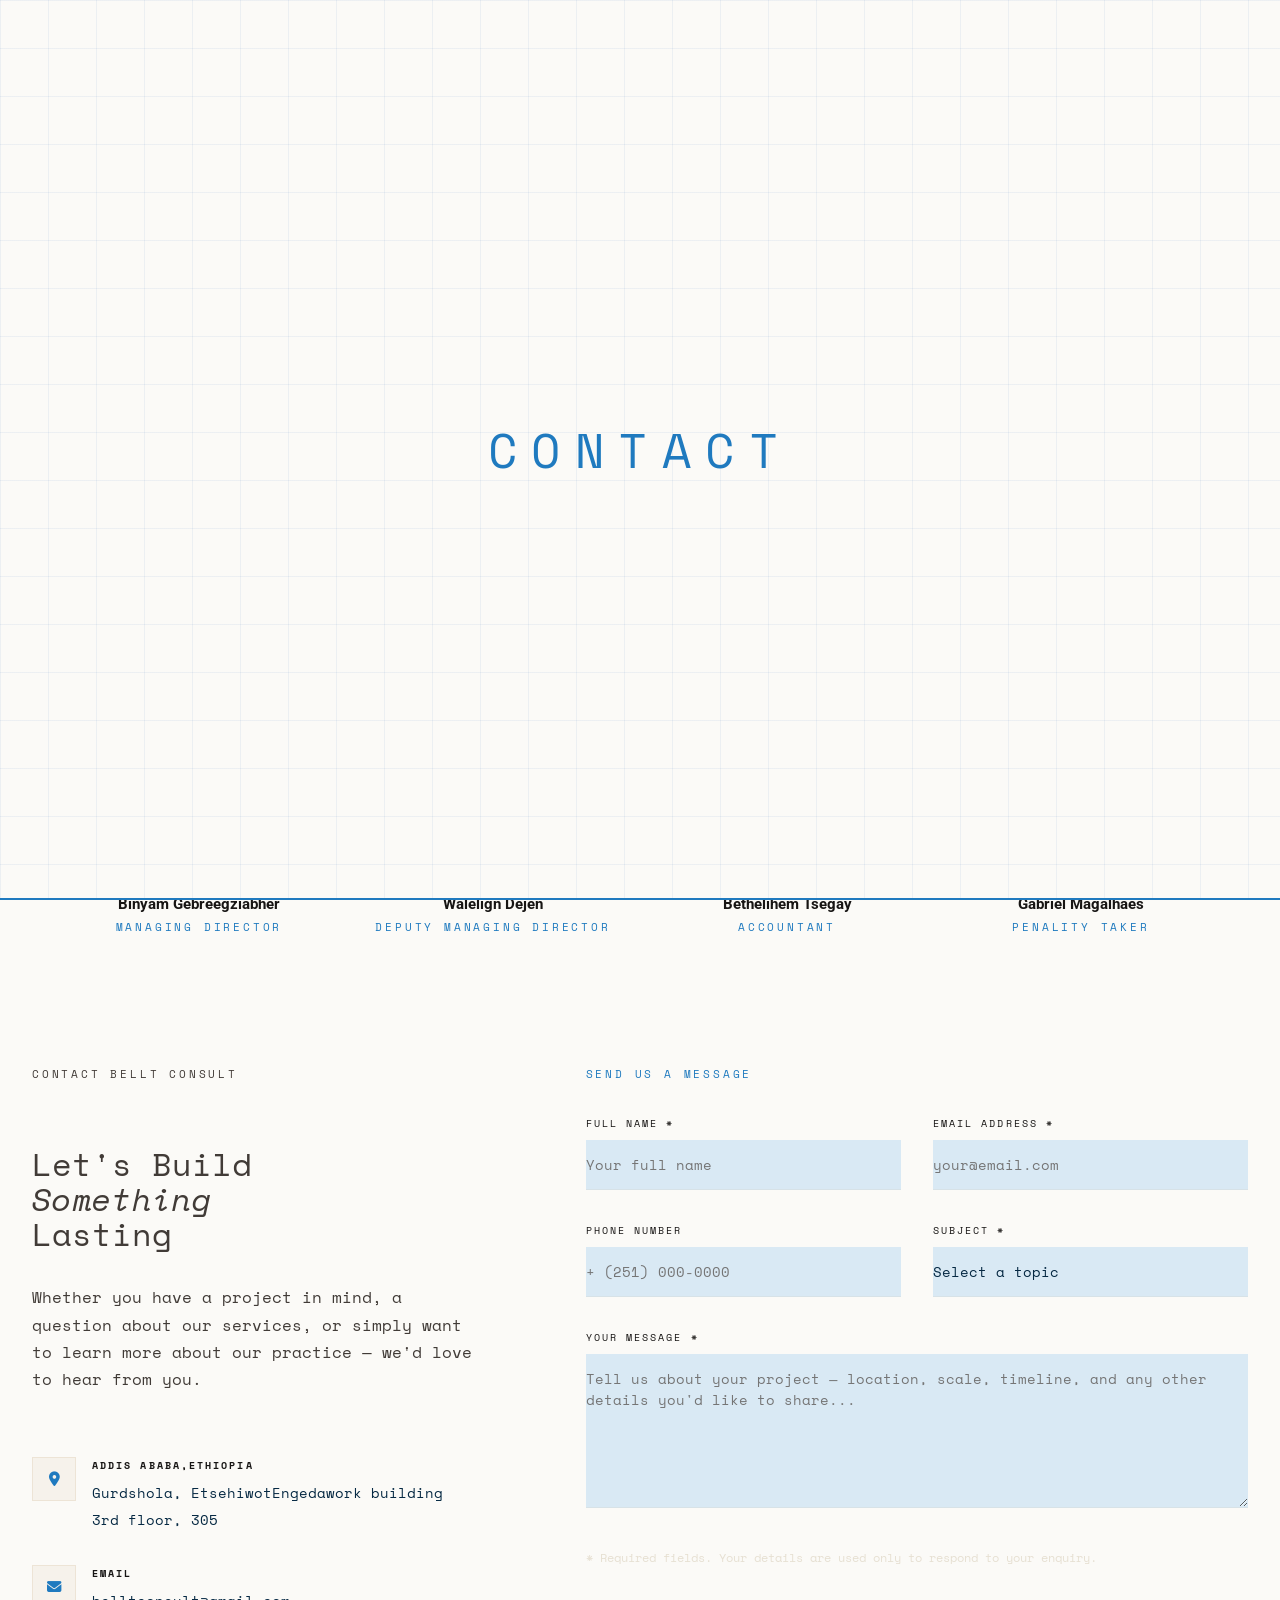
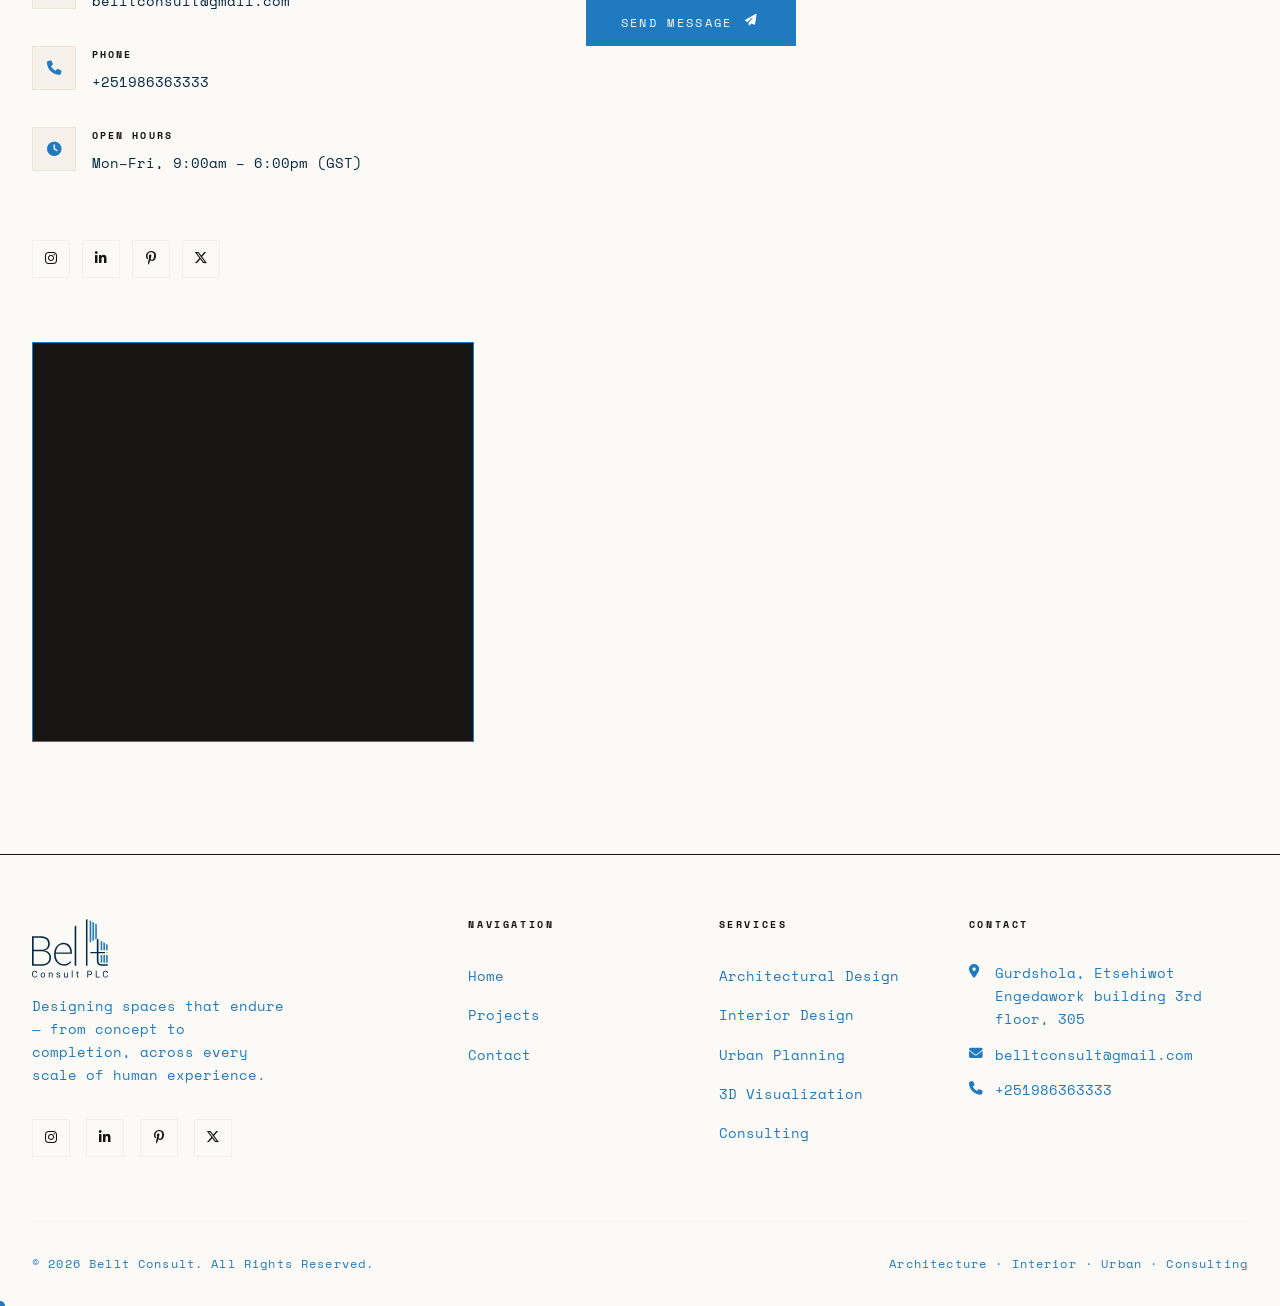
==== commit 2a0b4aa5: "background and font changed" ====
--- a/contact.html
+++ b/contact.html
@@ -2,6 +2,9 @@
 <html lang="en">
 
 <head>
+  <!-- ── Canonical: tells Google the one true URL for this page ── -->
+  <link rel="canonical" href="https://belltconsult.com/contact.html">
+
   <meta charset="UTF-8">
   <meta name="viewport" content="width=device-width, initial-scale=1.0">
   <title>Bellt Consult — Architecture Consulting, Engineering, Business & Strategy Consulting in Ethiopia</title>
@@ -23,6 +26,7 @@
 
   <!-- Loading Screen -->
   <div id="loading-screen">
+    <div class="blueprint-grid"></div>
     <div class="loader-text">CONTACT</div>
     <div class="loader-bar"></div>
   </div>
@@ -311,7 +315,7 @@
     </div>
   </footer>
 
-  <script src="js/app.js?v=2"></script>
+  <script src="js/app.js"></script>
 </body>
 
 </html>
--- a/css/style.css
+++ b/css/style.css
@@ -4,7 +4,7 @@
    ============================================================ */
 
 /* ── Google Fonts Import ─────────────────────────────────── */
-@import url('https://fonts.googleapis.com/css2?family=Cormorant+Garamond:ital,wght@0,300;0,400;0,500;0,600;1,300;1,400&family=DM+Sans:wght@300;400;500&display=swap');
+@import url('https://fonts.googleapis.com/css2?family=Montserrat:ital,wght@0,100..900;1,100..900&family=Noto+Serif+Ethiopic:wght@100..900&family=Roboto:ital,wght@0,100..900;1,100..900&family=Space+Mono:ital,wght@0,400;0,700;1,400;1,700&display=swap" rel="stylesheet');
 
 /* ── CSS Variables ───────────────────────────────────────── */
 :root {
@@ -13,10 +13,11 @@
   --clr-dark: #111111;
   --clr-dark-mid: #1a1a1a;
   --clr-mid: #2c2c2c;
-  --clr-stone: #062943;
+  --clr-stone: #171514;
+  --clr-stone-subtitle: #413b37;
   --clr-sand: #2D9EF1;
   --clr-cream: #062943;
-  --clr-white: #ffffff;
+  --clr-white: #fbfaf7;
   --clr-accent: #1F7ABF;
   --clr-accent-lt: #5CB9FF;
   --clr-blue-main: #1F7ABF;
@@ -27,8 +28,8 @@
 
 
   /* Typography */
-  --font-display: "Roboto", sans-serif;
-  --font-body: 'DM Sans', sans-serif;
+  --font-display: "Space Mono", sans-serif;
+  --font-body: "Space Mono", sans-serif;
 
   /* Spacing */
   --gap-xs: 0.5rem;
@@ -195,7 +196,7 @@
 
 .about-title {
   color: var(--clr-stone);
-  font-size: clamp(2.5rem, 4vw, 5rem);
+  font-size: clamp(rem, 4vw, 5rem);
   font-weight: 300;
   letter-spacing: -0.01em;
 }
@@ -446,6 +447,57 @@
 }
 
 /* ── HERO (Home) ─────────────────────────────────────────── */
+/* Blueprint grid background */
+.blueprint-grid {
+  position: absolute;
+  inset: 0;
+  background-image:
+    linear-gradient(rgba(46, 106, 173, 0.07) 1px, transparent 1px),
+    linear-gradient(90deg, rgba(46, 106, 173, 0.07) 1px, transparent 1px);
+  background-size: 48px 48px;
+  animation: gridFadeIn 2s ease forwards;
+  opacity: 1;
+}
+
+/* Animated blueprint line traces */
+.blueprint-lines {
+  position: absolute;
+  inset: 0;
+  pointer-events: none;
+}
+
+/* Floating stats
+    .stat-card {
+      position: absolute;
+      z-index: 20;
+      background: white;
+      border: 1px solid var(--clr-blue-accent);
+      padding: 16px 24px;
+      opacity: 1;
+      animation: cardFloat 0.8s ease forwards;
+      box-shadow: 0 8px 40px rgba(46,106,173,0.1);
+    }
+
+    .stat-card .num {
+      font-family: "Roboto", sans-serif;
+      font-size: 32px;
+      font-weight: 500;
+      color: var(--clr-stone);
+      line-height: 1;
+      margin-bottom: 4px;
+    }
+
+    .stat-card .label {
+      font-size: 10px;
+      font-weight: 500;
+      letter-spacing: 0.18em;
+      text-transform: uppercase;
+      color: var(--clr-blue-main);
+    }
+
+    .stat-1 { bottom: 22%; right: 6%; animation-delay: 2s; }
+    .stat-2 { top: 18%; right: 42%; animation-delay: 2.3s; } */
+
 #hero {
   position: relative;
   height: 100vh;
@@ -515,7 +567,7 @@
 }
 
 .hero-title {
-  font-size: clamp(4rem, 4vw, 5rem);
+  font-size: clamp(2rem, 4vw, 10rem);
   font-weight: 250;
   letter-spacing: -0.03em;
   line-height: 0.9;
@@ -532,7 +584,7 @@
 
 .hero-subtitle {
   font-size: 0.9rem;
-  color: var(--clr-stone);
+  color: var(--clr-stone-subtitle);
   max-width: 400px;
   margin-bottom: var(--gap-md);
   opacity: 0;
@@ -676,8 +728,8 @@
   margin: var(--gap-sm) 0 var(--gap-md);
 }
 
-.about-text p {
-  color: var(--clr-stone);
+.about-text  {
+  color: var(--clr-stone-subtitle);
   margin-bottom: var(--gap-sm);
 }
 
@@ -759,7 +811,7 @@
 
 .service-card p {
   font-size: 0.85rem;
-  color: var(--clr-stone);
+  color: var(--clr-stone-subtitle);
   line-height: 1.7;
 }
 
@@ -849,7 +901,7 @@
   font-size: 0.6rem;
   letter-spacing: 0.25em;
   text-transform: uppercase;
-  color: var(--clr-stone);
+  color: var(--clr-blue-main);
   margin-bottom: 0.4rem;
 
 }
@@ -865,7 +917,7 @@
 
 .project-card-desc {
   font-size: 0.8rem;
-  color: var(--clr-blue-main);
+  color: var(--clr-stone-subtitle);
   /*opacity: 0;*/
   transform: translateY(8px);
   transition: opacity 0.4s 0.05s var(--ease), transform 0.4s 0.05s var(--ease);
@@ -928,7 +980,7 @@
   font-weight: 100;
   font-style: italic;
   line-height: 1.5;
-  color: var(--clr-stone);
+  color: var(--clr-stone-subtitle);
   margin-bottom: var(--gap-md);
 }
 
@@ -1473,7 +1525,7 @@
   font-family: var(--font-display);
   font-size: 1.3rem;
   font-weight: 300;
-  color: var(--clr-cream);
+  color: var(--clr-stone);
   transition: color 0.3s;
 }
 
@@ -1525,7 +1577,7 @@
 }
 
 .contact-info h2 {
-  font-size: clamp(2rem, 4vw, 3.5rem);
+  font-size: clamp(2rem, 2vw, 3.5rem);
   margin: var(--gap-sm) 0 var(--gap-md);
 }
 
@@ -1733,7 +1785,7 @@
 .reveal.revealed {
   opacity: 1;
   transform: translateY(0);
-  color: var(--clr-stone);
+  color: var(--clr-stone-subtitle);
 
 }
 
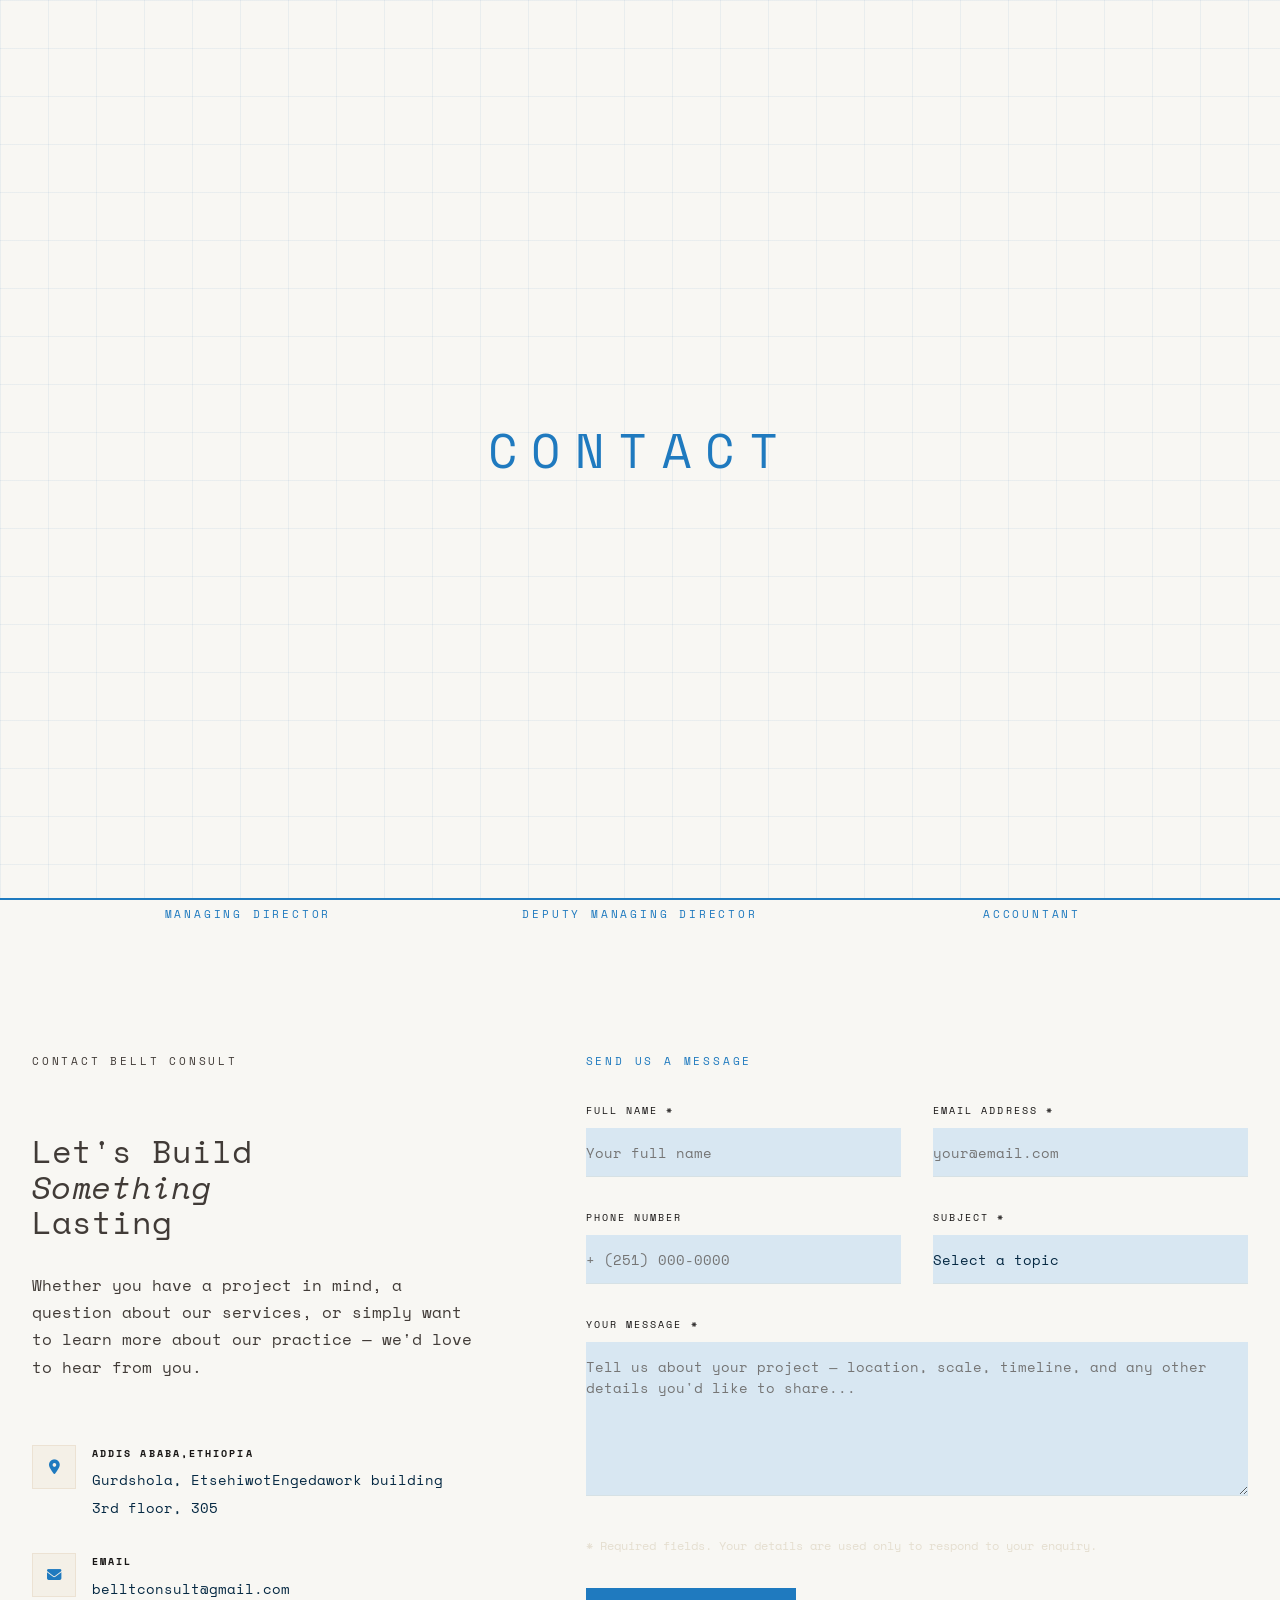
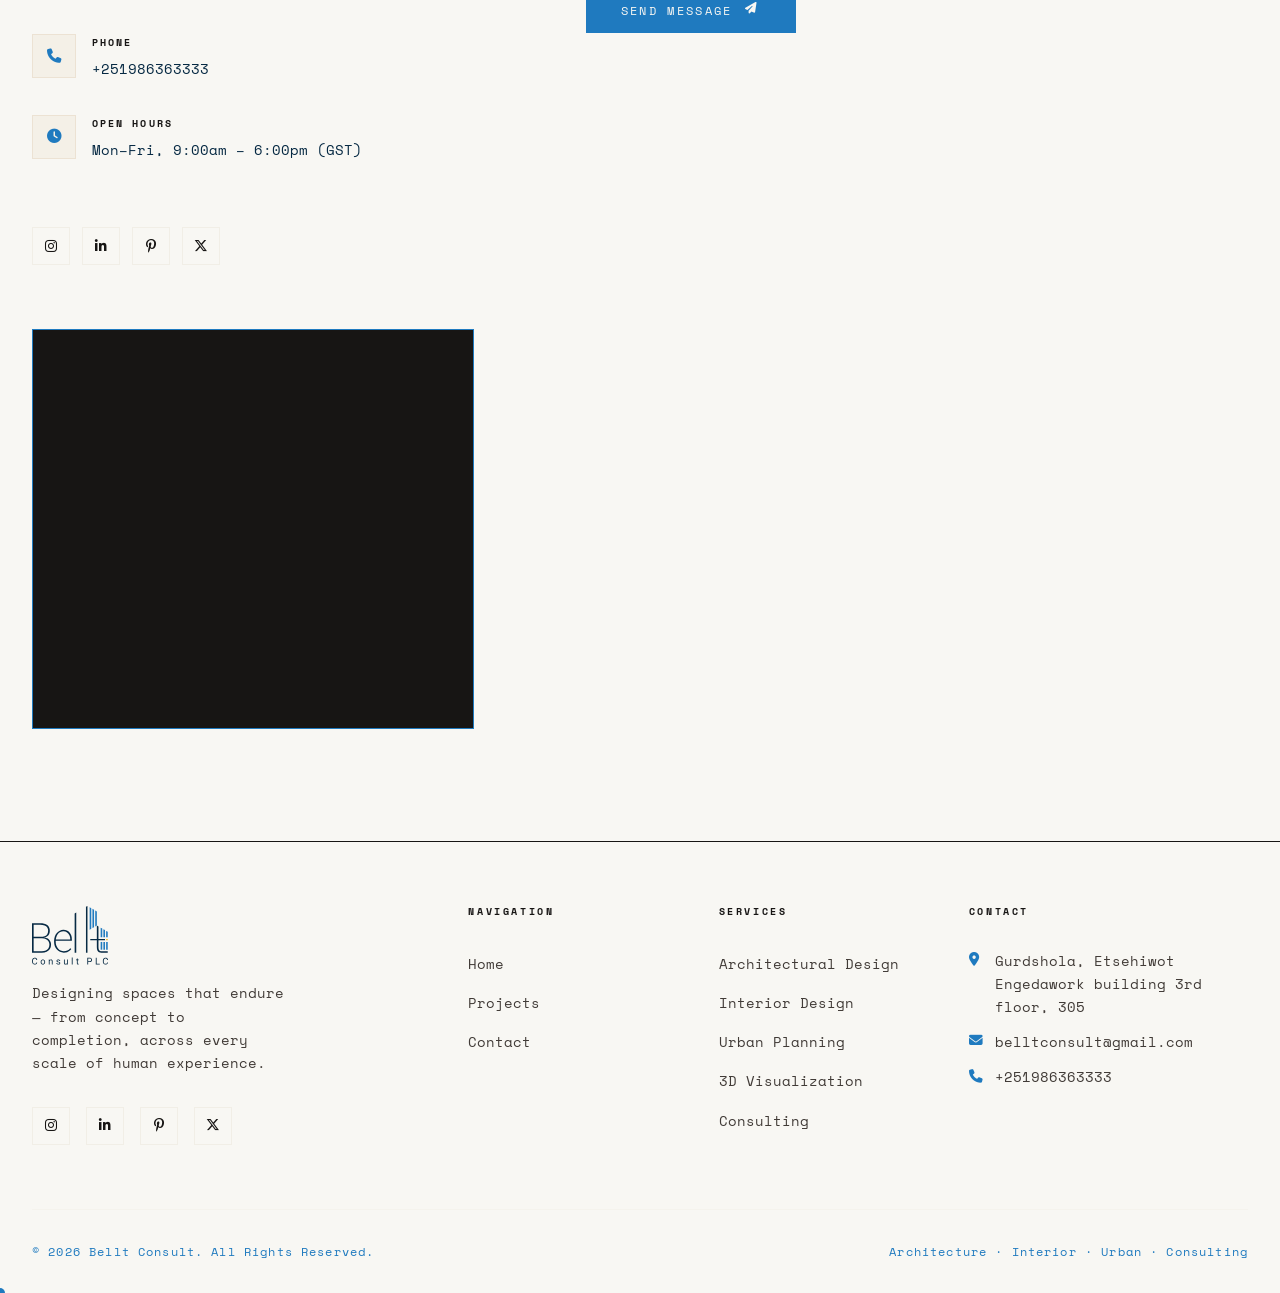
==== commit ebefbf4f: "who we work with added and quick view added" ====
--- a/contact.html
+++ b/contact.html
@@ -105,12 +105,11 @@
             <h4>Bethelihem Tsegay</h4>
             <p>Accountant</p>
           </div>
-          <div class="leader-card">
-            <!-- <div class="leader-avatar ph-navy">KG</div> -->
+<!--           <div class="leader-card">
             <img src="css/images/gabi.png" alt="" class="leader-img">
             <h4>Gabriel Magalhães</h4>
             <p>Penality Taker</p>
-          </div>
+          </div> -->
 
         </div>
       </div>
--- a/css/style.css
+++ b/css/style.css
@@ -14,10 +14,10 @@
   --clr-dark-mid: #1a1a1a;
   --clr-mid: #2c2c2c;
   --clr-stone: #171514;
-  --clr-stone-subtitle: #413b37;
+  --clr-stone-subtitle:#413b37;
   --clr-sand: #2D9EF1;
   --clr-cream: #062943;
-  --clr-white: #fbfaf7;
+  --clr-white: #f8f7f3;
   --clr-accent: #1F7ABF;
   --clr-accent-lt: #5CB9FF;
   --clr-blue-main: #1F7ABF;
@@ -189,7 +189,7 @@
 
 .section-title {
   color: var(--clr-stone);
-  font-size: clamp(2.5rem, 4vw, 5rem);
+  font-size: clamp(2.5rem, 2vw, 5rem);
   font-weight: 300;
   letter-spacing: -0.01em;
 }
@@ -512,7 +512,7 @@
 .hero-bg {
   position: absolute;
   inset: 0;
-  background: url('images/house1.png') center / cover;
+  background: url('images/hero ps.png') center / cover;
 
   transform: scale(1.05);
   animation: heroZoom 12s var(--ease) forwards;
@@ -671,9 +671,10 @@
   position: relative;
   aspect-ratio: 4/5;
   overflow: hidden;
-  border-radius: 8px;
-  box-shadow: 0 10px 32px rgba(30, 148, 184, .17);
-  border-color: var(--clr-dark);
+  /*border-radius: 8px;*/
+  /*box-shadow: 0 10px 32px rgba(30, 148, 184, .17);*/
+  border: 1px solid var(--clr-blue-light);
+  border-radius: 16px;
 
 }
 
@@ -684,6 +685,7 @@
 
 .about-img-wrap:hover img {
   transform: scale(1.04);
+  border: 1px solid var(--clr-blue-main);
 }
 
 .about-img-accent {
@@ -759,7 +761,9 @@
   overflow: hidden;
   transition: background 0.4s var(--ease);
   cursor: default;
-  box-shadow: 0 10px 32px rgba(30, 148, 184, .13);
+  /*box-shadow: 0 10px 32px rgba(30, 148, 184, .13);*/
+    border: 1px solid var(--clr-blue-light);
+  border-radius: 16px;
   border-radius: 8px;
 }
 
@@ -776,6 +780,8 @@
 
 .service-card:hover {
   background: var(--clr-white);
+    /*box-shadow: 0 10px 32px var(--clr-yellow);*/
+    border: 1px solid var(--clr-blue-main);
 }
 
 .service-card:hover::before {
@@ -1084,7 +1090,7 @@
 
 .footer-tagline {
   font-size: 0.85rem;
-  color: var(--clr-blue-main);
+  color: var(--clr-stone-subtitle);
   max-width: 260px;
   line-height: 1.7;
 }
@@ -1130,12 +1136,12 @@
 
 .footer-col ul li a {
   font-size: 0.85rem;
+  color: var(--clr-stone-subtitle);
+  transition: color 0.3s;
+}
+
+.footer-col ul li a:hover {
   color: var(--clr-blue-main);
-  transition: color 0.3s;
-}
-
-.footer-col ul li a:hover {
-  color: var(--clr-stone);
 }
 
 .footer-contact-item {
@@ -1144,11 +1150,11 @@
   gap: 0.75rem;
   margin-bottom: 0.75rem;
   font-size: 0.85rem;
+  color: var(--clr-stone-subtitle);
+}
+
+.footer-contact-item i {
   color: var(--clr-blue-main);
-}
-
-.footer-contact-item i {
-  color: var(--clr-accent);
   margin-top: 0.2rem;
   min-width: 14px;
 }
@@ -2016,7 +2022,7 @@
   }
 
   .hero-title {
-    font-size: 3.5rem;
+    font-size: 2rem;
   }
 
   .detail-title {
@@ -2166,4 +2172,50 @@
 
 .title-bar.centered {
   margin: 12px auto 32px;
+}
+
+
+/* ==================== SPONSORS ==================== */
+.sponsors {
+  margin: 64px 0;
+  text-align: center;
+}
+
+.sponsors-grid {
+  display: flex;
+  flex-wrap: wrap;
+  gap: 20px;
+  justify-content: center;
+  align-items: center;
+  margin-top: 24px;
+}
+
+.sponsor-card {
+  padding: 16px 24px;
+  background: var(--clr-white);
+  border: 1px solid var(--clr-blue-light);
+  border-radius: 10px;
+  transition: border-color 0.2s;
+  display: flex;
+  align-items: center;
+  justify-content: center;
+}
+
+.sponsor-card:hover { border-color: var(--clr-blue-main); }
+
+.sponsor-logo {
+  height: 28px;
+  opacity: 0.6;
+  transition: opacity 0.2s;
+  
+}
+
+.sponsor-card:hover .sponsor-logo { opacity: 0.9; }
+
+.sponsor-text {
+  font-family: var(--font-display);
+  font-weight: 600;
+  font-size: 1.1rem;
+  color: var(--clr-stone);
+  opacity: 0.6;
 }
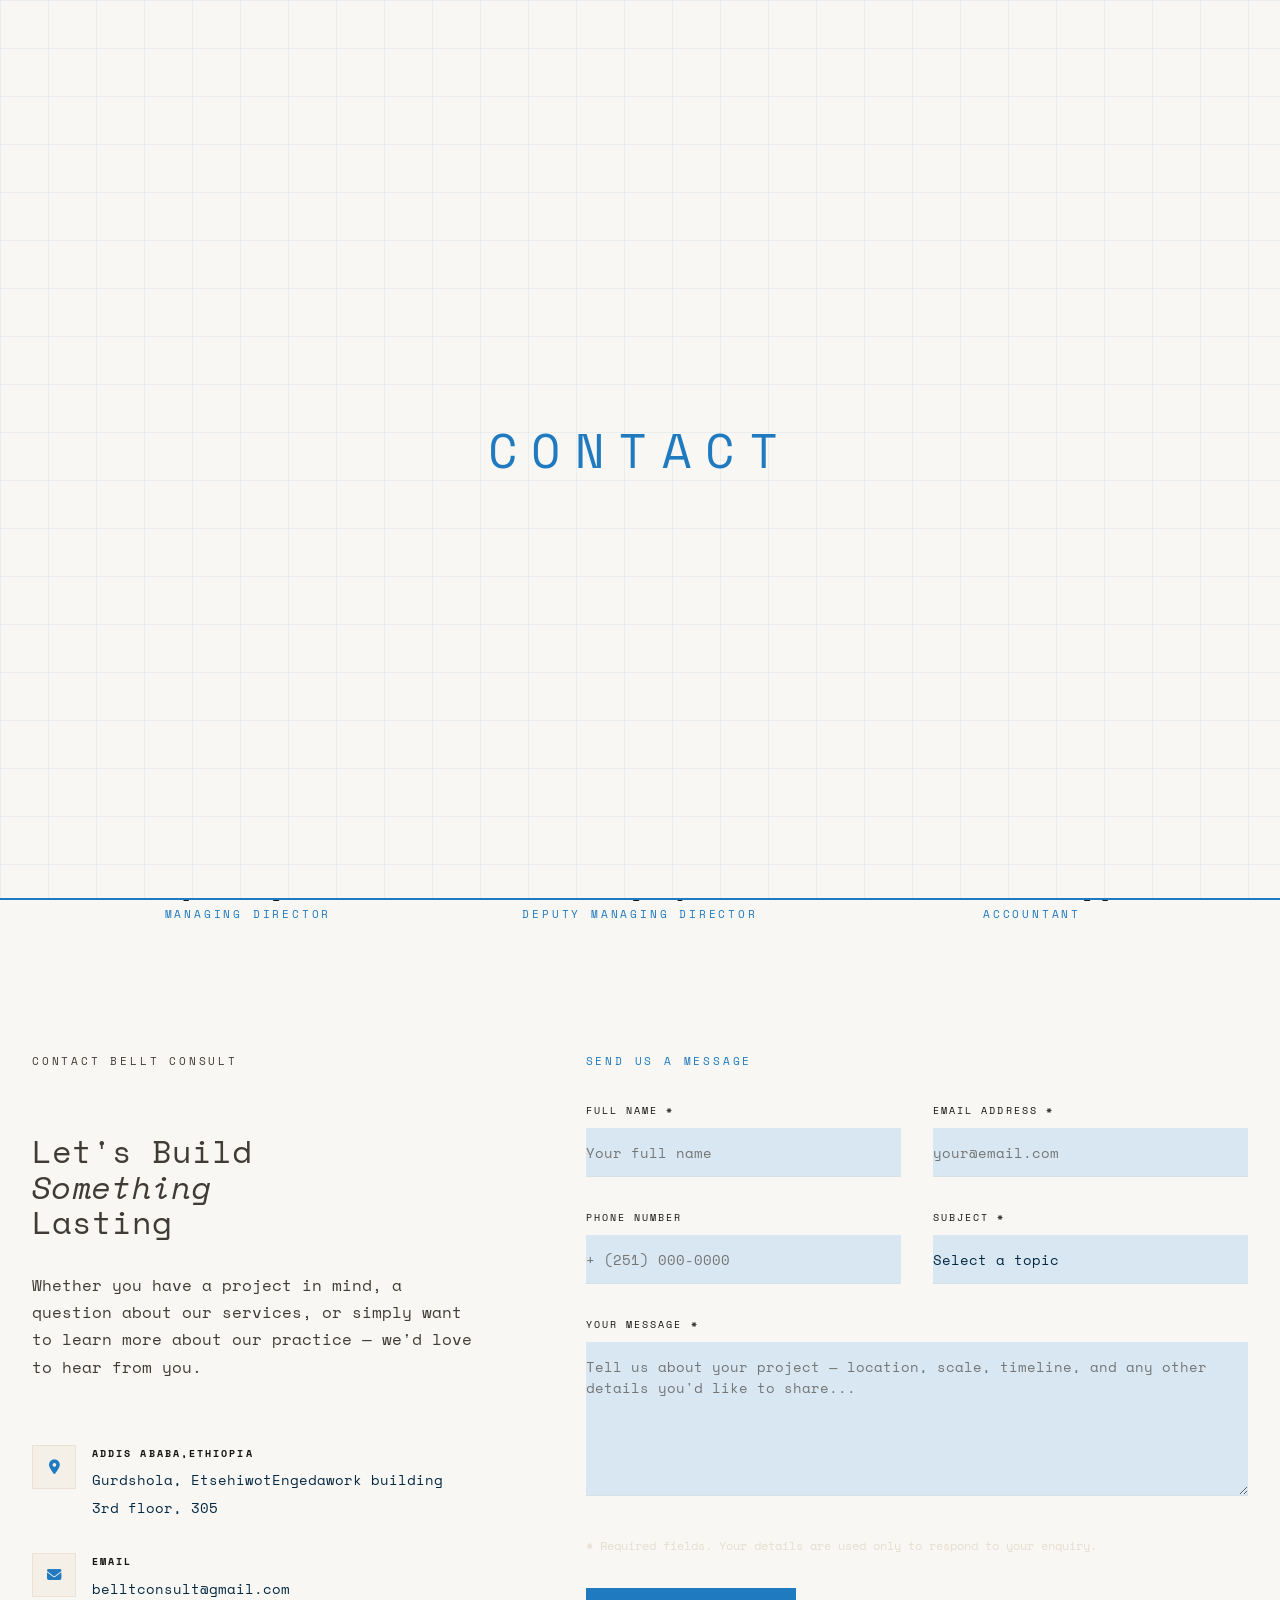
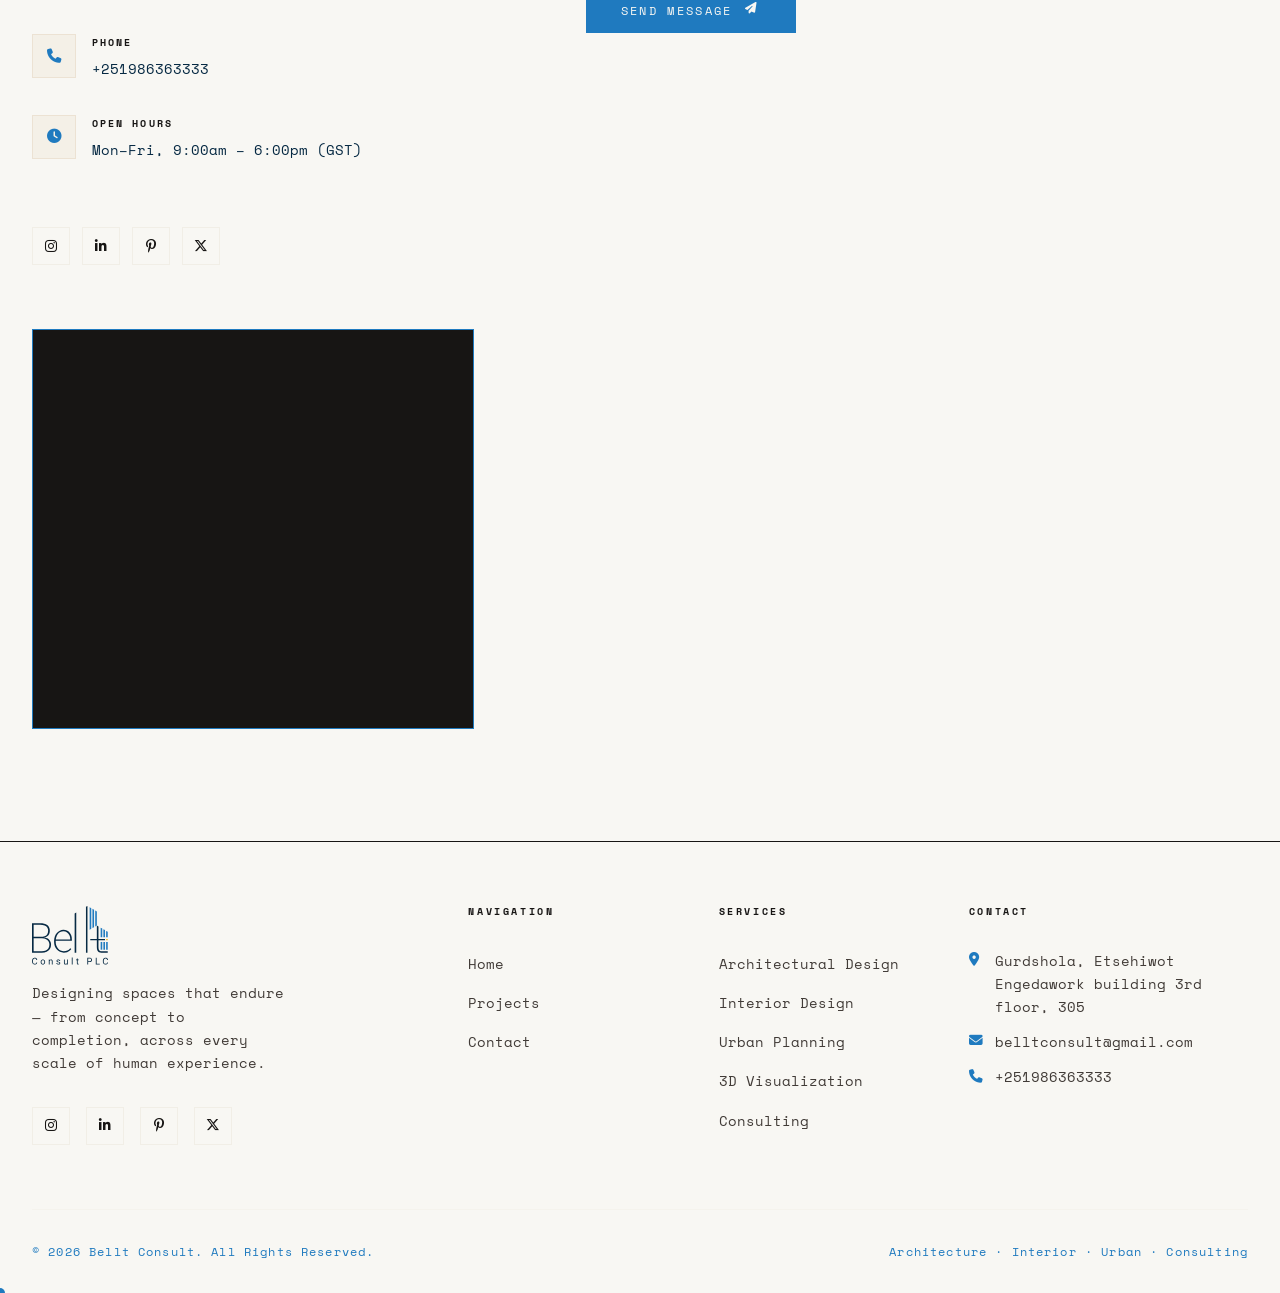
==== commit fab2e77c: "Fonts changed to Space Mono" ====
--- a/contact.html
+++ b/contact.html
@@ -14,7 +14,7 @@
   <link rel="preconnect" href="https://fonts.googleapis.com">
   <link rel="preconnect" href="https://fonts.gstatic.com" crossorigin>
   <link
-    href="https://fonts.googleapis.com/css2?family=Cormorant+Garamond:ital,wght@0,300;0,400;0,500;1,300;1,400&family=DM+Sans:wght@300;400;500&display=swap"
+    href="https://fonts.googleapis.com/css2?family=Montserrat:ital,wght@0,100..900;1,100..900&family=Noto+Serif+Ethiopic:wght@100..900&family=Roboto:ital,wght@0,100..900;1,100..900&family=Space+Mono:ital,wght@0,400;0,700;1,400;1,700&display=swap" rel="stylesheet"
     rel="stylesheet">
   <link rel="stylesheet" href="https://cdnjs.cloudflare.com/ajax/libs/font-awesome/6.5.0/css/all.min.css">
 </head>
--- a/css/style.css
+++ b/css/style.css
@@ -2122,11 +2122,11 @@
   font-size: 1.6rem;
   font-weight: 700;
   color: var(--clr-stone);
-  font-family: "Roboto", sans-serif;
+  font-family:"Space Mono", sans-serif;
 }
 
 .leader-card h4 {
-  font-family: "Roboto", sans-serif;
+  font-family:"Space Mono", sans-serif;
   font-size: .95rem;
   font-weight: 700;
   margin-bottom: 4px;
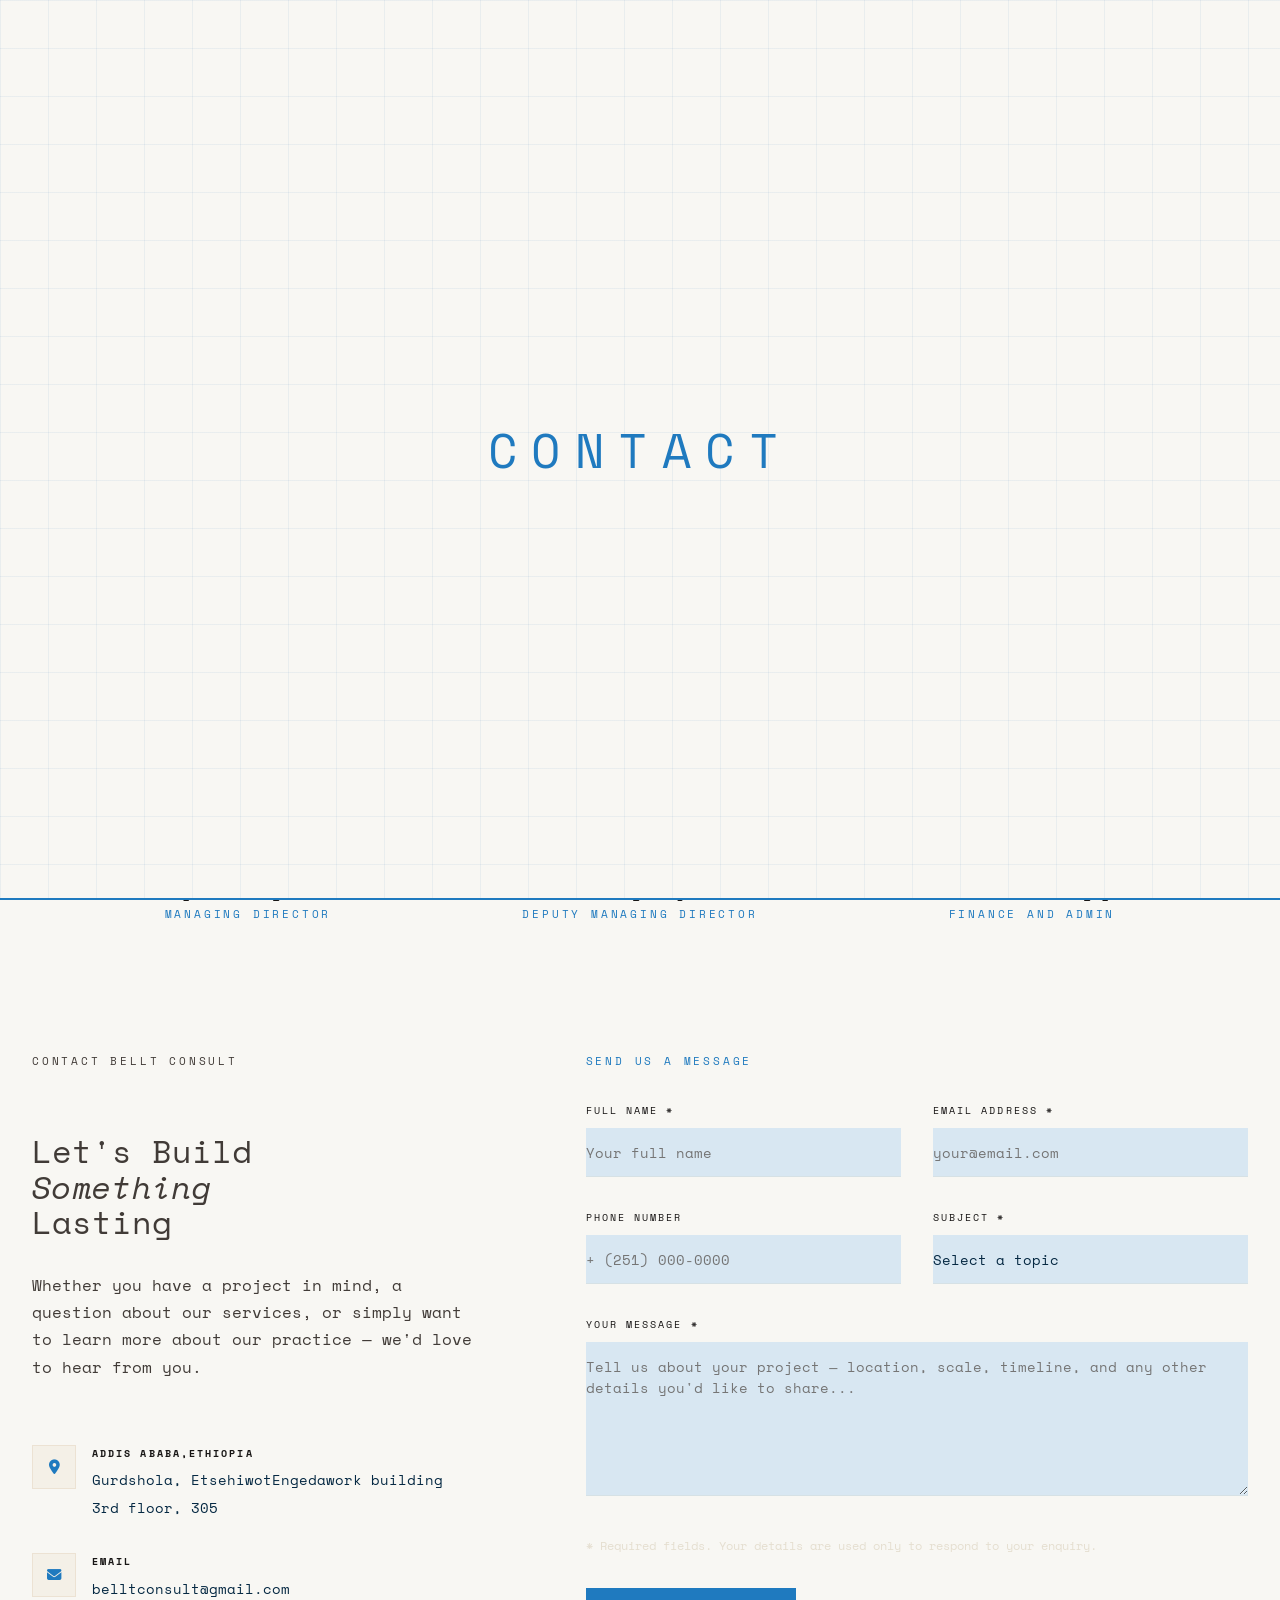
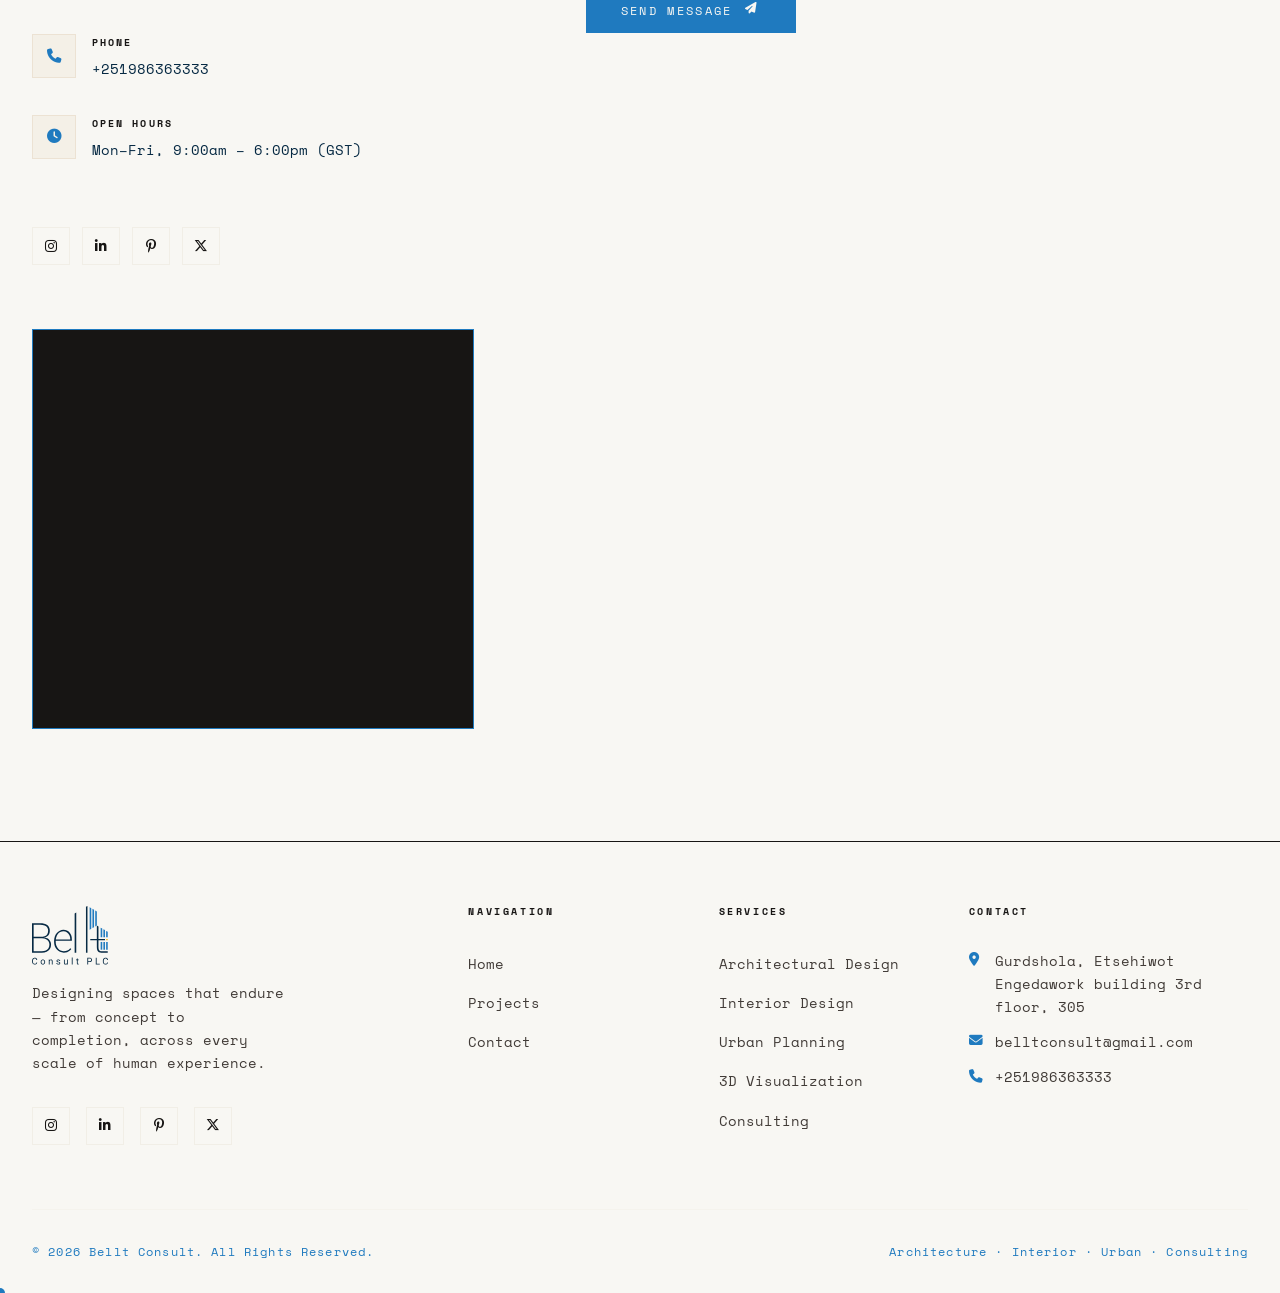
==== commit 828d29a6: "pp changed" ====
--- a/contact.html
+++ b/contact.html
@@ -101,9 +101,9 @@
           </div>
           <div class="leader-card">
             <!-- <div class="leader-avatar ph-navy">KG</div> -->
-            <img src="css/images/beti.jpg" alt="" class="leader-img">
+            <img src="css/images/beti.png" alt="" class="leader-img">
             <h4>Bethelihem Tsegay</h4>
-            <p>Accountant</p>
+            <p>Finance and Admin</p>
           </div>
 <!--           <div class="leader-card">
             <img src="css/images/gabi.png" alt="" class="leader-img">
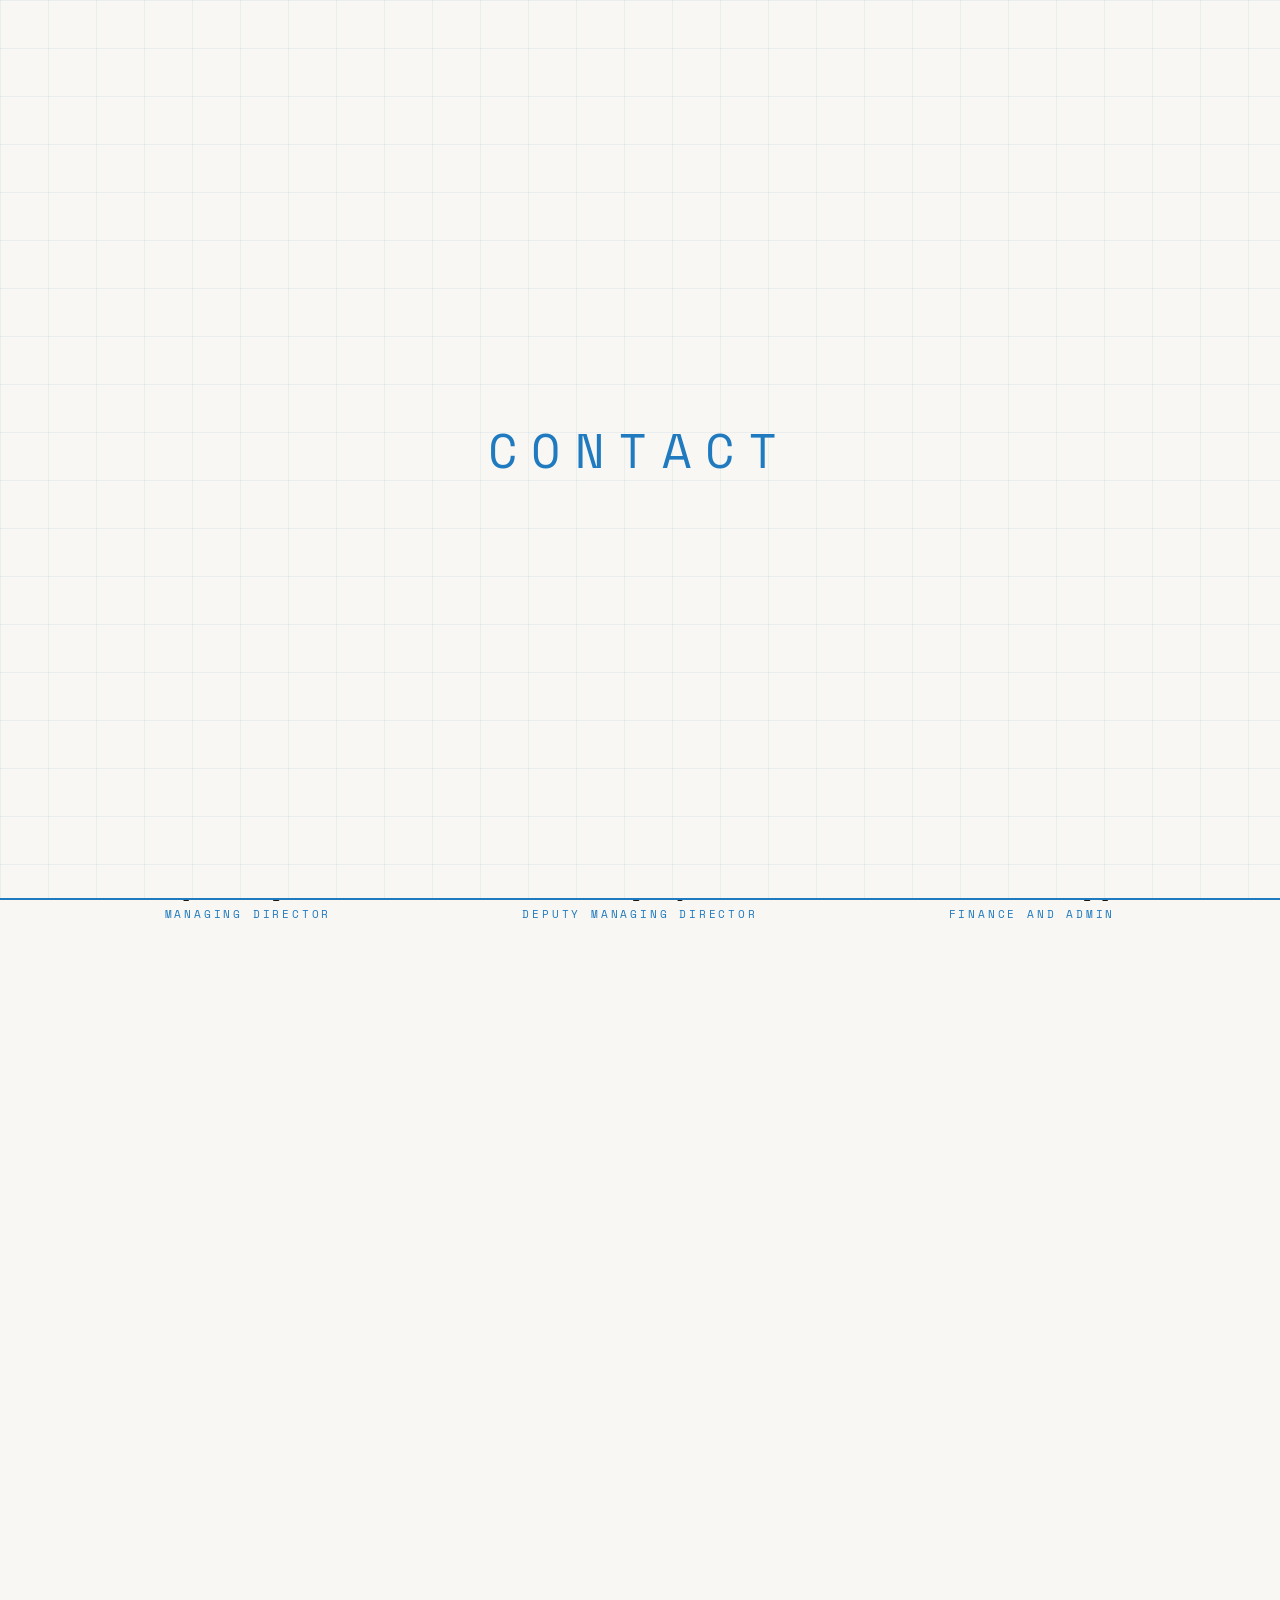
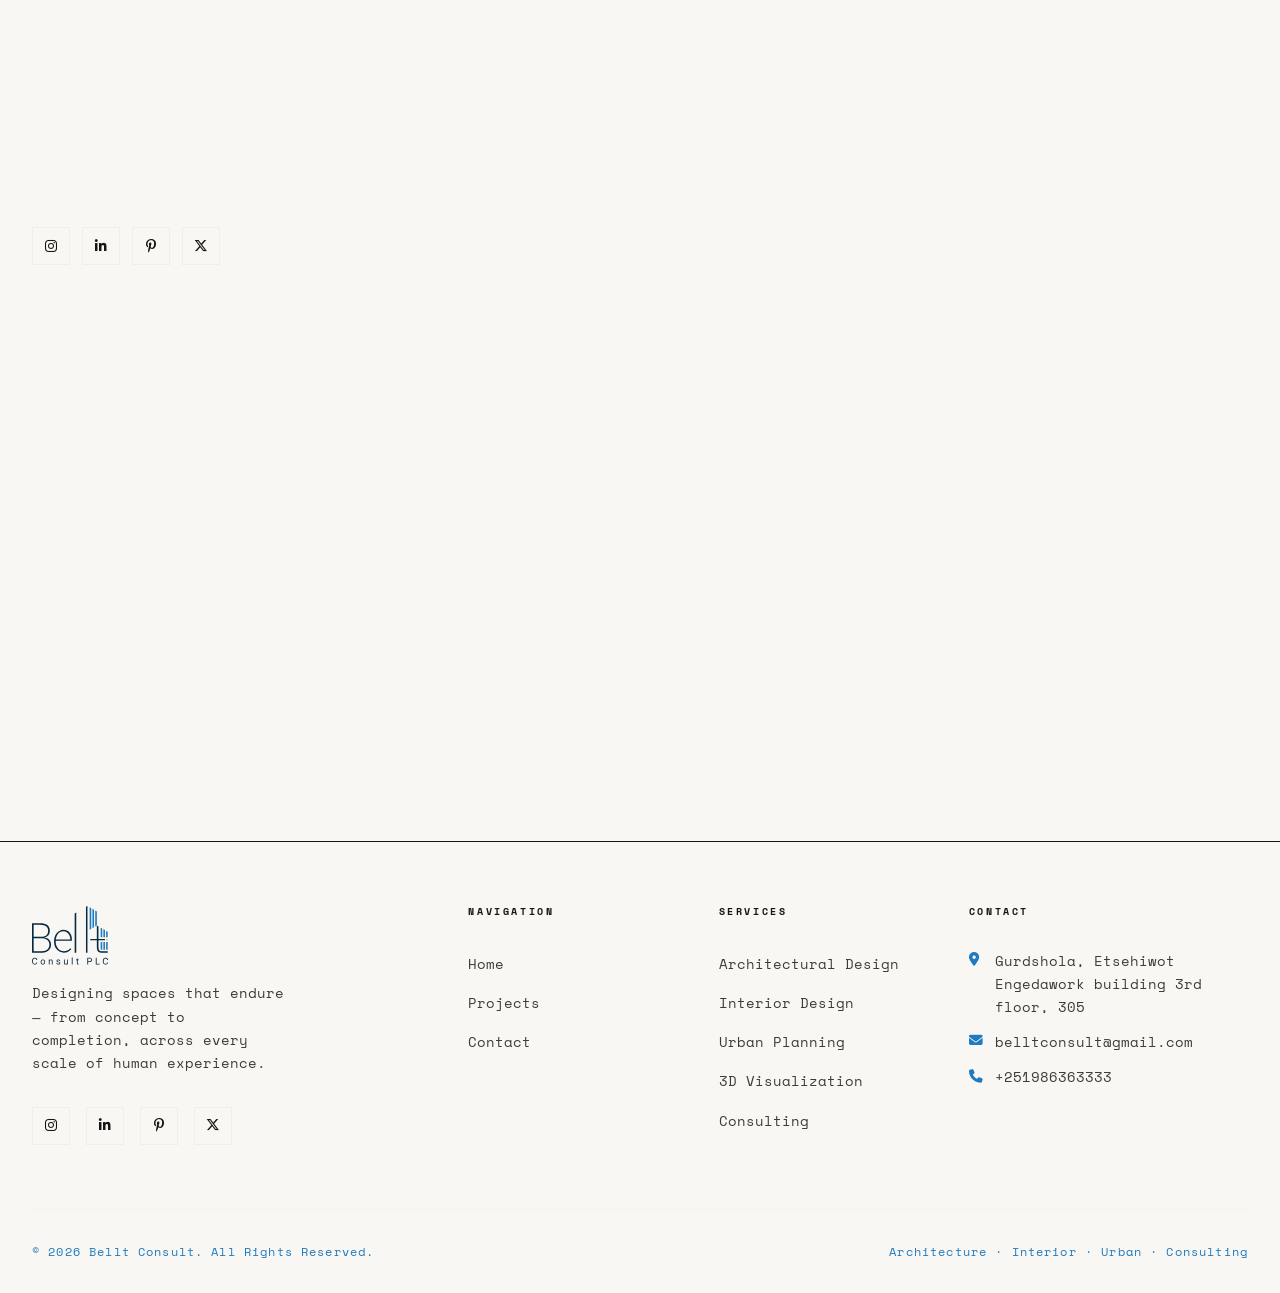
==== commit 130fd3e6: "telegram miniapp added" ====
--- a/contact.html
+++ b/contact.html
@@ -3,6 +3,8 @@
 
 <head>
   <!-- ── Canonical: tells Google the one true URL for this page ── -->
+  <script src="https://telegram.org/js/telegram-web-app.js"></script>
+  
   <link rel="canonical" href="https://belltconsult.com/contact.html">
 
   <meta charset="UTF-8">
